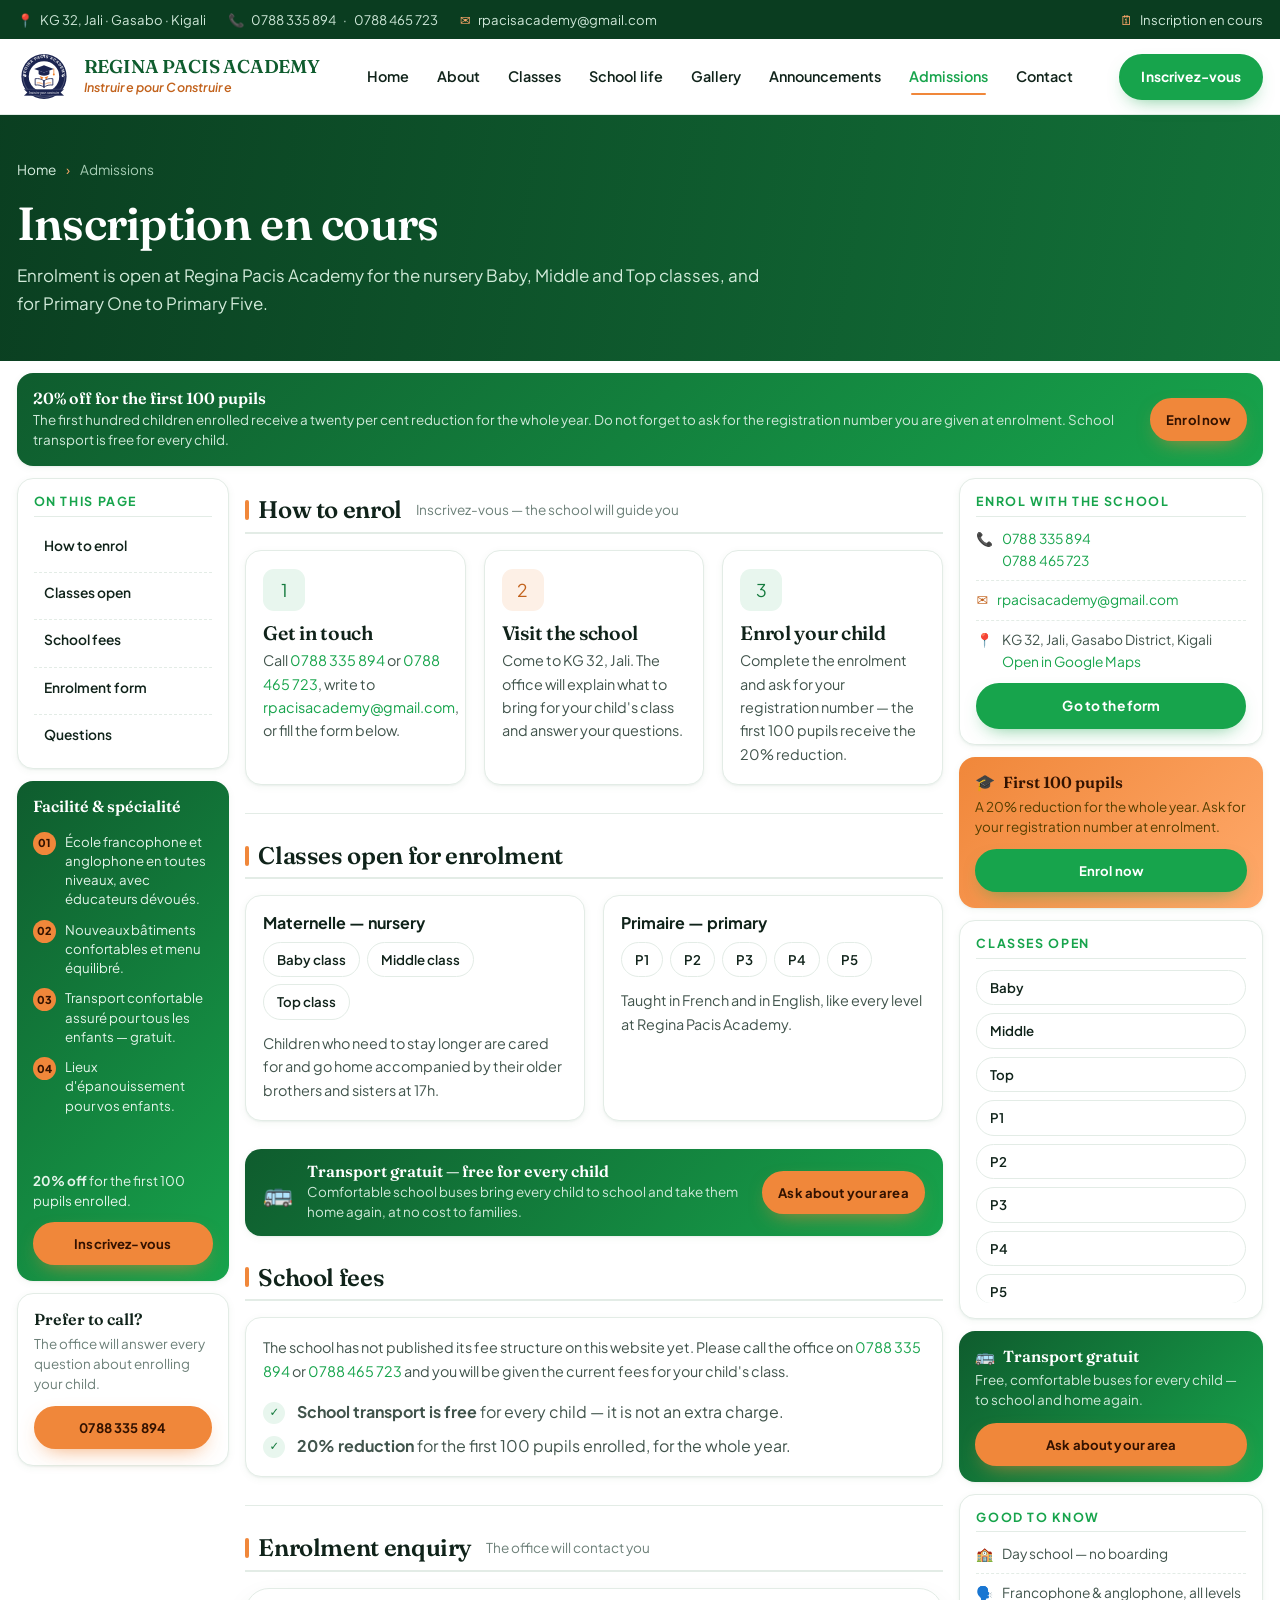
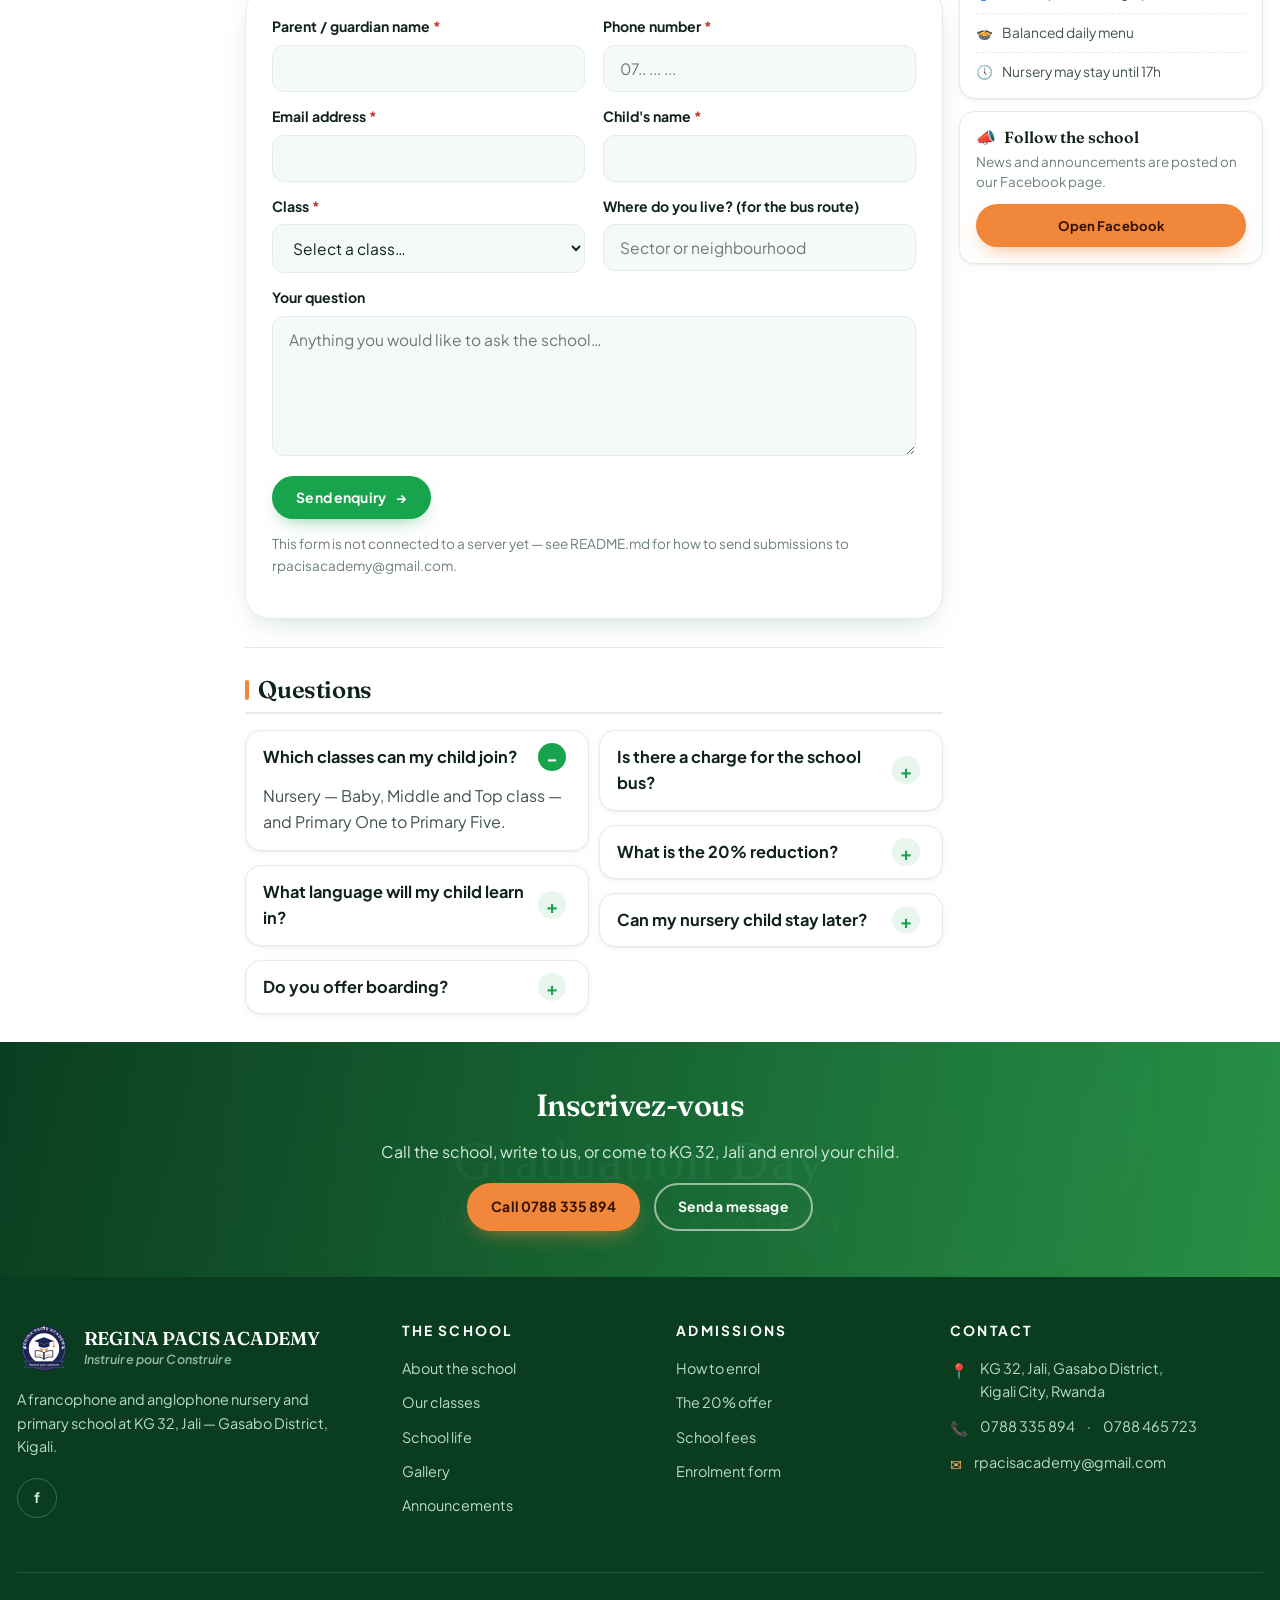
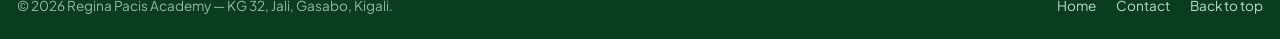
==== admissions.html @ 11c2272a "Add the school website and its GitHub Pages deployment Regina Pacis Academy's static site: index, ad" ====
<!DOCTYPE html>
<!-- ============================================================================
     Regina Pacis Academy — Admissions
     CONTENT RULE: only information confirmed by the school appears here.
     The invented fee table, term dates, document checklist and process timings
     have been removed. See Regina-Pacis-Academy-website-content-form.docx —
     sections 8, 9 and 10 fill this page.
     ============================================================================ -->
<html lang="en">
<head>
<meta charset="UTF-8">
<meta name="viewport" content="width=device-width, initial-scale=1">
<title>Admissions | Regina Pacis Academy — Jali, Gasabo, Kigali</title>
<meta name="description" content="Enrol at Regina Pacis Academy, KG 32 Jali, Gasabo District, Kigali. Inscription en cours for Nursery and Primary One to Five — 20% off for the first 100 pupils, free school transport.">
<meta name="theme-color" content="#0a3d20">
<link rel="icon" href="assets/img/favicon.svg" type="image/svg+xml">
<link rel="preconnect" href="https://fonts.googleapis.com">
<link rel="preconnect" href="https://fonts.gstatic.com" crossorigin>
<link href="https://fonts.googleapis.com/css2?family=Fraunces:opsz,wght@9..144,500;9..144,600;9..144,700&family=Plus+Jakarta+Sans:wght@400;500;600;700;800&display=swap" rel="stylesheet">
<link rel="stylesheet" href="assets/css/style.css">
</head>
<body>
<a class="skip" href="#main">Skip to main content</a>

<div class="topbar">
  <div class="wrap">
    <ul>
      <li><span class="ico" aria-hidden="true">📍</span> KG 32, Jali &middot; Gasabo &middot; Kigali</li>
      <li><span class="ico" aria-hidden="true">📞</span> <a href="tel:+250788335894">0788 335 894</a> &middot; <a href="tel:+250788465723">0788 465 723</a></li>
      <li><span class="ico" aria-hidden="true">✉</span> <a href="mailto:rpacisacademy@gmail.com">rpacisacademy@gmail.com</a></li>
    </ul>
    <ul><li><span class="ico" aria-hidden="true">🗓</span> Inscription en cours</li></ul>
  </div>
</div>

<header class="site-header">
  <nav class="wrap nav" aria-label="Main navigation">
    <a class="brand" href="index.html">
      <img src="assets/img/logo.svg" alt="Regina Pacis Academy crest" width="54" height="51">
      <span><b>Regina Pacis Academy</b><span>Instruire pour Construire</span></span>
    </a>
    <ul class="menu" id="primary-menu">
      <li><a href="index.html">Home</a></li>
      <li><a href="index.html#about">About</a></li>
      <li><a href="index.html#academics">Classes</a></li>
      <li><a href="index.html#life">School life</a></li>
      <li><a href="index.html#gallery">Gallery</a></li>
      <li><a href="index.html#news">Announcements</a></li>
      <li><a href="admissions.html" class="active">Admissions</a></li>
      <li><a href="contact.html">Contact</a></li>
    </ul>
    <div class="nav-cta">
      <a class="btn btn--sm" href="#apply">Inscrivez-vous</a>
      <button class="burger" type="button" aria-label="Open menu" aria-expanded="false" aria-controls="primary-menu"><span></span><span></span><span></span></button>
    </div>
  </nav>
</header>
<div class="nav-scrim"></div>

<main id="main">

  <section class="page-hero" style="--bgimg:url('assets/img/graduation.svg')">
    <div class="wrap">
      <ul class="crumbs"><li><a href="index.html">Home</a></li><li>Admissions</li></ul>
      <h1>Inscription en cours</h1>
      <p>Enrolment is open at Regina Pacis Academy for the nursery Baby, Middle and Top classes, and for Primary One to Primary Five.</p>
    </div>
  </section>

  <div class="wrap" style="padding-block:12px">
    <div class="promo reveal" id="offer" style="display:grid;grid-template-columns:1fr auto;gap:14px;align-items:center">
      <div>
        <h4 style="margin-bottom:3px">20% off for the first 100 pupils</h4>
        <p style="margin:0">The first hundred children enrolled receive a twenty per cent reduction for the whole year. Do not forget to ask for the registration number you are given at enrolment. School transport is free for every child.</p>
      </div>
      <a class="btn btn--gold btn--sm" href="#apply" style="white-space:nowrap">Enrol now</a>
    </div>
  </div>

  <div class="wrap shell">

    <!-- LEFT RAIL -->
    <aside class="rail rail--left">
      <nav class="side railnav" aria-label="On this page">
        <h4>On this page</h4>
        <ul>
          <li><a href="#how">How to enrol</a></li>
          <li><a href="#classes">Classes open</a></li>
          <li><a href="#fees">School fees</a></li>
          <li><a href="#apply">Enrolment form</a></li>
          <li><a href="#faq">Questions</a></li>
        </ul>
      </nav>

      <div class="promo promo--tall">
        <h4>Facilité &amp; spécialité</h4>
        <ol>
          <li><span class="n">01</span><span>École francophone et anglophone en toutes niveaux, avec éducateurs dévoués.</span></li>
          <li><span class="n">02</span><span>Nouveaux bâtiments confortables et menu équilibré.</span></li>
          <li><span class="n">03</span><span>Transport confortable assuré pour tous les enfants — gratuit.</span></li>
          <li><span class="n">04</span><span>Lieux d'épanouissement pour vos enfants.</span></li>
        </ol>
        <p style="margin:0"><b>20% off</b> for the first 100 pupils enrolled.</p>
        <a class="btn btn--gold btn--sm" href="#apply">Inscrivez-vous</a>
      </div>

      <div class="promo promo--line">
        <h4>Prefer to call?</h4>
        <p>The office will answer every question about enrolling your child.</p>
        <a class="btn btn--gold btn--sm" href="tel:+250788335894">0788 335 894</a>
      </div>
    </aside>

    <!-- MAIN -->
    <div class="shell-main">

      <section class="block" id="how">
        <div class="bar-head reveal"><h2>How to enrol</h2><span class="sub">Inscrivez-vous — the school will guide you</span></div>
        <div class="grid g-3 reveal">
          <article class="card">
            <div class="icon" aria-hidden="true">1</div>
            <h3>Get in touch</h3>
            <p>Call <a href="tel:+250788335894">0788 335 894</a> or <a href="tel:+250788465723">0788 465 723</a>, write to <a href="mailto:rpacisacademy@gmail.com">rpacisacademy@gmail.com</a>, or fill the form below.</p>
          </article>
          <article class="card">
            <div class="icon icon--gold" aria-hidden="true">2</div>
            <h3>Visit the school</h3>
            <p>Come to KG 32, Jali. The office will explain what to bring for your child's class and answer your questions.</p>
          </article>
          <article class="card">
            <div class="icon" aria-hidden="true">3</div>
            <h3>Enrol your child</h3>
            <p>Complete the enrolment and ask for your registration number — the first 100 pupils receive the 20% reduction.</p>
          </article>
        </div>
        <!-- FORM 10: the exact steps, the documents a parent must bring, whether there is an
             entrance assessment, and who handles admissions. -->
      </section>

      <section class="block" id="classes">
        <div class="bar-head reveal"><h2>Classes open for enrolment</h2></div>
        <div class="grid g-2 reveal">
          <div class="card">
            <h4 style="margin-bottom:9px">Maternelle — nursery</h4>
            <ul class="chips"><li>Baby class</li><li>Middle class</li><li>Top class</li></ul>
            <p style="margin:12px 0 0;font-size:.9rem">Children who need to stay longer are cared for and go home accompanied by their older brothers and sisters at 17h.</p>
          </div>
          <div class="card">
            <h4 style="margin-bottom:9px">Primaire — primary</h4>
            <ul class="chips"><li>P1</li><li>P2</li><li>P3</li><li>P4</li><li>P5</li></ul>
            <p style="margin:12px 0 0;font-size:.9rem">Taught in French and in English, like every level at Regina Pacis Academy.</p>
          </div>
        </div>
      </section>

      <div class="promo promo--band reveal">
        <span class="pi" aria-hidden="true">🚌</span>
        <div>
          <h4>Transport gratuit — free for every child</h4>
          <p>Comfortable school buses bring every child to school and take them home again, at no cost to families.</p>
        </div>
        <a class="btn btn--gold btn--sm" href="contact.html">Ask about your area</a>
      </div>

      <section class="block" id="fees">
        <div class="bar-head reveal"><h2>School fees</h2></div>
        <div class="card reveal">
          <p>The school has not published its fee structure on this website yet. Please call the office on <a href="tel:+250788335894">0788 335 894</a> or <a href="tel:+250788465723">0788 465 723</a> and you will be given the current fees for your child's class.</p>
          <ul class="tick-list" style="margin:14px 0 0">
            <li><span class="tick" aria-hidden="true">✓</span><span><b>School transport is free</b> for every child — it is not an extra charge.</span></li>
            <li><span class="tick" aria-hidden="true">✓</span><span><b>20% reduction</b> for the first 100 pupils enrolled, for the whole year.</span></li>
          </ul>
        </div>
        <!-- FORM 8: fee table per class, payment details (bank / mobile money), what is
             included, bursaries, and the closing date of the 20% offer. -->
      </section>

      <section class="block" id="apply">
        <div class="bar-head reveal"><h2>Enrolment enquiry</h2><span class="sub">The office will contact you</span></div>
        <form class="form reveal" data-validate novalidate>
          <div class="form-ok">Thank you — your enquiry has been recorded. The school will contact you.</div>

          <div class="two">
            <div class="field">
              <label for="pname">Parent / guardian name <span class="req">*</span></label>
              <input id="pname" name="pname" type="text" required autocomplete="name">
              <span class="err">Please enter your full name.</span>
            </div>
            <div class="field">
              <label for="phone">Phone number <span class="req">*</span></label>
              <input id="phone" name="phone" type="tel" placeholder="07.. ... ..." required autocomplete="tel">
              <span class="err">Please enter a valid phone number.</span>
            </div>
          </div>

          <div class="two">
            <div class="field">
              <label for="email">Email address <span class="req">*</span></label>
              <input id="email" name="email" type="email" required autocomplete="email">
              <span class="err">Please enter a valid email address.</span>
            </div>
            <div class="field">
              <label for="cname">Child's name <span class="req">*</span></label>
              <input id="cname" name="cname" type="text" required>
              <span class="err">Please enter the child's name.</span>
            </div>
          </div>

          <div class="two">
            <div class="field">
              <label for="level">Class <span class="req">*</span></label>
              <select id="level" name="level" required>
                <option value="">Select a class…</option>
                <option>Nursery — Baby class</option>
                <option>Nursery — Middle class</option>
                <option>Nursery — Top class</option>
                <option>Primary One</option>
                <option>Primary Two</option>
                <option>Primary Three</option>
                <option>Primary Four</option>
                <option>Primary Five</option>
              </select>
              <span class="err">Please choose a class.</span>
            </div>
            <div class="field">
              <label for="area">Where do you live? (for the bus route)</label>
              <input id="area" name="area" type="text" placeholder="Sector or neighbourhood">
            </div>
          </div>

          <div class="field">
            <label for="msg">Your question</label>
            <textarea id="msg" name="msg" placeholder="Anything you would like to ask the school…"></textarea>
          </div>

          <button class="btn" type="submit">Send enquiry <span class="arrow" aria-hidden="true">→</span></button>
          <p class="form-note">This form is not connected to a server yet — see README.md for how to send submissions to rpacisacademy@gmail.com.</p>
        </form>
      </section>

      <section class="block" id="faq">
        <div class="bar-head reveal"><h2>Questions</h2></div>
        <div class="grid g-2 reveal" style="gap:10px">
          <div>
            <details class="acc" open>
              <summary>Which classes can my child join?</summary>
              <div class="acc-body"><p>Nursery — Baby, Middle and Top class — and Primary One to Primary Five.</p></div>
            </details>
            <details class="acc">
              <summary>What language will my child learn in?</summary>
              <div class="acc-body"><p>The school is francophone and anglophone: French and English are used at every level.</p></div>
            </details>
            <details class="acc">
              <summary>Do you offer boarding?</summary>
              <div class="acc-body"><p>No. Regina Pacis Academy is a day school — every child goes home at the end of the day.</p></div>
            </details>
          </div>
          <div>
            <details class="acc">
              <summary>Is there a charge for the school bus?</summary>
              <div class="acc-body"><p>No. Comfortable transport is provided for all the children, free of charge. Call the office to check that your area is covered.</p></div>
            </details>
            <details class="acc">
              <summary>What is the 20% reduction?</summary>
              <div class="acc-body"><p>The first 100 children enrolled receive a twenty per cent reduction for the whole year. Ask for the registration number you are given when you enrol.</p></div>
            </details>
            <details class="acc">
              <summary>Can my nursery child stay later?</summary>
              <div class="acc-body"><p>Yes. Nursery children who need to stay are cared for, and go home accompanied by their older brothers and sisters at 17h.</p></div>
            </details>
          </div>
        </div>
        <!-- FORM 9 + 10: term dates, the intake calendar and anything else parents ask. -->
      </section>

    </div>

    <!-- RIGHT RAIL -->
    <aside class="rail rail--right">
      <div class="side">
        <h4>Enrol with the school</h4>
        <ul>
          <li><span class="ico" aria-hidden="true">📞</span><span><a href="tel:+250788335894">0788 335 894</a><br><a href="tel:+250788465723">0788 465 723</a></span></li>
          <li><span class="ico" aria-hidden="true">✉</span><a href="mailto:rpacisacademy@gmail.com">rpacisacademy@gmail.com</a></li>
          <li><span class="ico" aria-hidden="true">📍</span><span>KG 32, Jali, Gasabo District, Kigali<br><a href="https://maps.app.goo.gl/2FzBCS72j24C2yHo7" target="_blank" rel="noopener">Open in Google Maps</a></span></li>
        </ul>
        <a class="btn btn--sm" href="#apply" style="width:100%;margin-top:10px">Go to the form</a>
      </div>

      <div class="promo promo--gold">
        <h4><span aria-hidden="true">🎓</span> First 100 pupils</h4>
        <p>A 20% reduction for the whole year. Ask for your registration number at enrolment.</p>
        <a class="btn btn--sm" href="#apply">Enrol now</a>
      </div>

      <div class="side">
        <h4>Classes open</h4>
        <ul class="chips">
          <li>Baby</li><li>Middle</li><li>Top</li><li>P1</li><li>P2</li><li>P3</li><li>P4</li><li>P5</li>
        </ul>
      </div>

      <div class="promo">
        <h4><span aria-hidden="true">🚌</span> Transport gratuit</h4>
        <p>Free, comfortable buses for every child — to school and home again.</p>
        <a class="btn btn--gold btn--sm" href="contact.html">Ask about your area</a>
      </div>

      <div class="side">
        <h4>Good to know</h4>
        <ul>
          <li><span class="ico" aria-hidden="true">🏫</span><span>Day school — no boarding</span></li>
          <li><span class="ico" aria-hidden="true">🗣️</span><span>Francophone &amp; anglophone, all levels</span></li>
          <li><span class="ico" aria-hidden="true">🍲</span><span>Balanced daily menu</span></li>
          <li><span class="ico" aria-hidden="true">🕔</span><span>Nursery may stay until 17h</span></li>
        </ul>
      </div>

      <div class="promo promo--line">
        <h4><span aria-hidden="true">📣</span> Follow the school</h4>
        <p>News and announcements are posted on our Facebook page.</p>
        <a class="btn btn--gold btn--sm" href="https://www.facebook.com/people/Regina-Pacis-Academy-Kigali/61579580426090/" target="_blank" rel="noopener">Open Facebook</a>
      </div>
    </aside>

  </div>

  <section class="cta">
    <div class="wrap center">
      <h2>Inscrivez-vous</h2>
      <p>Call the school, write to us, or come to KG 32, Jali and enrol your child.</p>
      <div class="btn-row" style="justify-content:center;margin-top:16px">
        <a class="btn btn--gold" href="tel:+250788335894">Call 0788 335 894</a>
        <a class="btn btn--light" href="contact.html">Send a message</a>
      </div>
    </div>
  </section>

</main>

<footer class="footer">
  <div class="wrap">
    <div class="footer-grid">
      <div>
        <a class="brand" href="index.html">
          <img src="assets/img/logo.svg" alt="" width="54" height="51">
          <span><b>Regina Pacis Academy</b><span>Instruire pour Construire</span></span>
        </a>
        <p style="margin-top:14px">A francophone and anglophone nursery and primary school at KG 32, Jali — Gasabo District, Kigali.</p>
        <div class="socials">
          <a href="https://www.facebook.com/people/Regina-Pacis-Academy-Kigali/61579580426090/" target="_blank" rel="noopener" aria-label="Facebook">f</a>
        </div>
      </div>
      <div>
        <h4>The school</h4>
        <ul>
          <li><a href="index.html#about">About the school</a></li>
          <li><a href="index.html#academics">Our classes</a></li>
          <li><a href="index.html#life">School life</a></li>
          <li><a href="index.html#gallery">Gallery</a></li>
          <li><a href="index.html#news">Announcements</a></li>
        </ul>
      </div>
      <div>
        <h4>Admissions</h4>
        <ul>
          <li><a href="#how">How to enrol</a></li>
          <li><a href="#offer">The 20% offer</a></li>
          <li><a href="#fees">School fees</a></li>
          <li><a href="#apply">Enrolment form</a></li>
        </ul>
      </div>
      <div>
        <h4>Contact</h4>
        <ul class="fcontact">
          <li><span class="ico" aria-hidden="true">📍</span> <span>KG 32, Jali, Gasabo District,<br>Kigali City, Rwanda</span></li>
          <li><span class="ico" aria-hidden="true">📞</span> <a href="tel:+250788335894">0788 335 894</a> &middot; <a href="tel:+250788465723">0788 465 723</a></li>
          <li><span class="ico" aria-hidden="true">✉</span> <a href="mailto:rpacisacademy@gmail.com">rpacisacademy@gmail.com</a></li>
        </ul>
      </div>
    </div>
    <div class="footer-bottom">
      <p style="margin:0">&copy; <span data-year>2026</span> Regina Pacis Academy &mdash; KG 32, Jali, Gasabo, Kigali.</p>
      <ul><li><a href="index.html">Home</a></li><li><a href="contact.html">Contact</a></li><li><a href="#main">Back to top</a></li></ul>
    </div>
  </div>
</footer>

<button class="totop" type="button" aria-label="Back to top">↑</button>
<script src="assets/js/main.js"></script>
</body>
</html>
---- assets/css/style.css ----
/* =========================================================
   Regina Pacis Academy — Jari, Gasabo, Kigali
   Design system + components
   ========================================================= */

:root{
  /* Brand */
  --brand-900:#0a3d20;
  --brand-800:#0f5c2e;
  --brand-700:#147a3d;
  --brand:#17a44c;
  --brand-500:#2bbd63;
  --brand-300:#86d9a5;
  --brand-100:#e8f6ee;

  --gold-600:#c2621c;
  --gold:#f0873a;
  --gold-300:#ffa96a;
  --gold-100:#fdf0e6;

  --ink:#10231a;
  --body:#41544c;
  --muted:#6d8079;
  --line:#e3ece6;
  --cream:#f4faf6;
  --surface:#ffffff;
  --shadow-sm:0 1px 2px rgba(15,92,46,.06), 0 2px 8px rgba(15,92,46,.05);
  --shadow:0 10px 30px -12px rgba(15,92,46,.25);
  --shadow-lg:0 30px 60px -25px rgba(15,92,46,.35);

  --r-sm:10px; --r:16px; --r-lg:24px; --r-pill:999px;
  --maxw:1660px;
  --pad:clamp(10px,1.3vw,22px);
  --sec:clamp(36px,4.5vw,60px);

  --ff-display:"Fraunces","Playfair Display",Georgia,"Times New Roman",serif;
  --ff-body:"Plus Jakarta Sans","Segoe UI",system-ui,-apple-system,Arial,sans-serif;
}

*,*::before,*::after{box-sizing:border-box}
html{scroll-behavior:smooth;-webkit-text-size-adjust:100%}
body{
  margin:0;background:var(--surface);color:var(--body);
  font-family:var(--ff-body);font-size:16px;line-height:1.62;
  -webkit-font-smoothing:antialiased;overflow-x:hidden;
}
img,svg{max-width:100%;display:block}
a{color:var(--brand);text-decoration:none}
a:hover{color:var(--brand-700)}
ul{margin:0;padding:0}
h1,h2,h3,h4{font-family:var(--ff-display);color:var(--ink);line-height:1.15;margin:0 0 .5em;font-weight:600;letter-spacing:-.015em}
h1{font-size:clamp(1.85rem,4vw,2.9rem)}
h2{font-size:clamp(1.4rem,2.4vw,1.95rem)}
h3{font-size:clamp(1.02rem,1.4vw,1.2rem)}
h4{font-size:1rem;font-family:var(--ff-body);font-weight:700;letter-spacing:0}
p{margin:0 0 1.1em}
:focus-visible{outline:3px solid var(--gold);outline-offset:3px;border-radius:4px}

.wrap{width:100%;max-width:var(--maxw);margin-inline:auto;padding-inline:var(--pad)}
.section{padding-block:var(--sec)}
.section--cream{background:var(--cream)}
.section--tint{background:linear-gradient(180deg,#fff 0%,var(--brand-100) 100%)}
.center{text-align:center}
.skip{position:absolute;left:-9999px;top:0;background:var(--brand);color:#fff;padding:12px 20px;z-index:999;border-radius:0 0 8px 0}
.skip:focus{left:0;color:#fff}

/* ---------- Type helpers ---------- */
.eyebrow{
  display:inline-flex;align-items:center;gap:10px;
  font-size:.76rem;font-weight:700;letter-spacing:.18em;text-transform:uppercase;
  color:var(--brand);margin-bottom:14px;
}
.eyebrow::before{content:"";width:26px;height:2px;background:var(--gold);border-radius:2px}
.eyebrow--light{color:var(--gold-300)}
.lead{font-size:1.02rem;color:var(--body)}
.sec-head{max-width:740px;margin-bottom:clamp(18px,2.4vw,28px)}
.sec-head.center{margin-inline:auto}
.sec-head p{margin-bottom:0;color:var(--muted)}
.muted{color:var(--muted)}
.gold{color:var(--gold-600)}

/* ---------- Buttons ---------- */
.btn{
  --bg:var(--brand);--fg:#fff;
  display:inline-flex;align-items:center;justify-content:center;gap:10px;
  background:var(--bg);color:var(--fg);border:2px solid var(--bg);
  font-family:var(--ff-body);font-weight:700;font-size:.87rem;letter-spacing:.01em;
  padding:11px 22px;border-radius:var(--r-pill);cursor:pointer;
  transition:transform .25s cubic-bezier(.2,.8,.3,1),box-shadow .25s,background .25s,color .25s,border-color .25s;
  box-shadow:0 8px 20px -10px rgba(23,164,76,.7);
}
.btn:hover{transform:translateY(-3px);box-shadow:0 16px 28px -14px rgba(23,164,76,.85);color:#fff}
.btn:active{transform:translateY(-1px)}
.btn--gold{--bg:var(--gold);--fg:#331200;box-shadow:0 8px 22px -10px rgba(240,135,58,.85)}
.btn--gold:hover{--bg:var(--gold-300);color:#331200}
.btn--ghost{--bg:transparent;--fg:var(--brand);border-color:currentColor;box-shadow:none}
.btn--ghost:hover{background:var(--brand);color:#fff;border-color:var(--brand)}
.btn--light{--bg:transparent;--fg:#fff;border-color:rgba(255,255,255,.55);box-shadow:none}
.btn--light:hover{background:#fff;color:var(--brand-800);border-color:#fff}
.btn--sm{padding:10px 20px;font-size:.86rem}
.btn-row{display:flex;flex-wrap:wrap;gap:14px}
.arrow{transition:transform .25s}
.btn:hover .arrow{transform:translateX(4px)}

/* ---------- Header ---------- */
.topbar{background:var(--brand-900);color:#cfe8d9;font-size:.82rem}
.topbar .wrap{display:flex;flex-wrap:wrap;gap:8px 26px;align-items:center;justify-content:space-between;padding-block:9px}
.topbar a{color:#cfe8d9}
.topbar a:hover{color:var(--gold-300)}
.topbar ul{display:flex;flex-wrap:wrap;gap:8px 22px;list-style:none}
.topbar li{display:flex;align-items:center;gap:7px}
.topbar .ico{color:var(--gold-300)}

.site-header{position:sticky;top:0;z-index:100;background:rgba(255,255,255,.93);backdrop-filter:blur(12px);border-bottom:1px solid var(--line);transition:box-shadow .3s}
.site-header.is-stuck{box-shadow:0 10px 30px -20px rgba(15,92,46,.55)}
.nav{display:flex;align-items:center;justify-content:space-between;gap:20px;padding-block:12px}
.brand{display:flex;align-items:center;gap:13px;color:var(--ink)}
.brand img{width:50px;height:auto;flex:none}
.brand b{display:block;font-family:var(--ff-display);font-size:1.16rem;font-weight:600;line-height:1.15;color:var(--brand-800);letter-spacing:-.01em}
.brand span{display:block;font-size:.68rem;letter-spacing:.19em;text-transform:uppercase;color:var(--muted);font-weight:600}

.menu{display:flex;align-items:center;gap:4px;list-style:none}
.menu a{
  display:block;padding:10px 12px;border-radius:var(--r-pill);
  color:var(--ink);font-weight:600;font-size:.9rem;position:relative;transition:color .2s,background .2s;
}
.menu a:hover{background:var(--brand-100);color:var(--brand-700)}
.menu a.active{color:var(--brand)}
.menu a.active::after{content:"";position:absolute;left:14px;right:14px;bottom:3px;height:2px;background:var(--gold);border-radius:2px}
.nav-cta{display:flex;align-items:center;gap:10px}
.burger{display:none;width:46px;height:46px;border:1px solid var(--line);background:#fff;border-radius:12px;cursor:pointer;align-items:center;justify-content:center;flex-direction:column;gap:5px}
.burger span{width:20px;height:2px;background:var(--brand-800);border-radius:2px;transition:transform .3s,opacity .2s}
.burger[aria-expanded="true"] span:nth-child(1){transform:translateY(7px) rotate(45deg)}
.burger[aria-expanded="true"] span:nth-child(2){opacity:0}
.burger[aria-expanded="true"] span:nth-child(3){transform:translateY(-7px) rotate(-45deg)}

@media (max-width:1100px){
  .burger{display:flex}
  .nav-cta .btn{display:none}
  .menu{
    position:fixed;inset:0 0 0 auto;width:min(340px,86vw);background:#fff;
    flex-direction:column;align-items:stretch;gap:2px;padding:96px 20px 30px;
    box-shadow:var(--shadow-lg);transform:translateX(101%);transition:transform .35s cubic-bezier(.2,.8,.3,1);
    overflow-y:auto;
  }
  .menu.open{transform:none}
  .menu a{padding:14px 16px;border-radius:12px;font-size:1rem}
  .menu li:last-child{margin-top:14px}
  .menu li:last-child a{background:var(--brand);color:#fff;text-align:center}
  .menu li:last-child a.active::after{display:none}
}
.nav-scrim{position:fixed;inset:0;background:rgba(10,61,32,.45);opacity:0;pointer-events:none;transition:opacity .3s;z-index:99}
.nav-scrim.show{opacity:1;pointer-events:auto}

/* ---------- Hero ---------- */
.hero{position:relative;background:var(--brand-900);color:#fff;overflow:hidden;isolation:isolate}
.hero::before{
  content:"";position:absolute;inset:0;z-index:-2;
  background:url("../img/hero.svg") center/cover no-repeat;opacity:.55;
}
.hero::after{
  content:"";position:absolute;inset:0;z-index:-1;
  background:
    radial-gradient(900px 460px at 78% 12%, rgba(240,135,58,.28), transparent 62%),
    linear-gradient(105deg, rgba(10,61,32,.96) 8%, rgba(15,92,46,.84) 46%, rgba(23,164,76,.6) 100%);
}
.hero .wrap{position:relative;padding-block:clamp(34px,4.5vw,60px)}
.hero-grid{display:grid;grid-template-columns:minmax(0,1.08fr) minmax(0,.92fr);gap:clamp(30px,5vw,64px);align-items:center}
.hero h1{color:#fff;margin-bottom:20px}
.hero h1 em{font-style:normal;color:var(--gold-300)}
.hero p{color:#d5ebdd;font-size:1.13rem;max-width:56ch}
.hero-badge{
  display:inline-flex;align-items:center;gap:10px;background:rgba(255,255,255,.11);
  border:1px solid rgba(255,255,255,.22);color:#e7f6ed;padding:8px 18px;border-radius:var(--r-pill);
  font-size:.78rem;font-weight:600;letter-spacing:.08em;text-transform:uppercase;margin-bottom:22px;
}
.hero-badge .dot{width:8px;height:8px;border-radius:50%;background:var(--gold-300);box-shadow:0 0 0 4px rgba(255,169,106,.22)}
.hero-card{
  background:rgba(255,255,255,.09);border:1px solid rgba(255,255,255,.2);
  border-radius:var(--r-lg);padding:clamp(22px,3vw,32px);backdrop-filter:blur(8px);
}
.hero-card h3{color:#fff;font-size:1.25rem;margin-bottom:6px}
.hero-card p{font-size:.95rem;color:#c6e3d2}
.hero-card ul{list-style:none;display:grid;gap:14px;margin:20px 0 22px}
.hero-card li{display:flex;gap:12px;align-items:flex-start;font-size:.95rem;color:#e3f4e9}
.tick{flex:none;width:22px;height:22px;border-radius:50%;background:var(--gold);color:#331200;display:grid;place-items:center;font-size:.72rem;font-weight:800;margin-top:3px}
.hero-scroll{display:flex;gap:clamp(20px,4vw,40px);flex-wrap:wrap;margin-top:clamp(38px,5vw,58px);padding-top:26px;border-top:1px solid rgba(255,255,255,.16)}
.hero-scroll div{color:#cee7d8;font-size:.88rem}
.hero-scroll b{display:block;font-family:var(--ff-display);font-size:1.7rem;color:var(--gold-300);line-height:1.2}
@media (max-width:900px){.hero-grid{grid-template-columns:1fr}}

/* ---------- Page hero (interior) ---------- */
.page-hero{position:relative;background:var(--brand-800);color:#fff;isolation:isolate;overflow:hidden}
.page-hero::before{content:"";position:absolute;inset:0;z-index:-2;background-image:var(--bgimg,url("../img/campus.svg"));background-size:cover;background-position:center;opacity:.42}
.page-hero::after{content:"";position:absolute;inset:0;z-index:-1;background:linear-gradient(100deg,rgba(10,61,32,.95),rgba(20,122,61,.74))}
.page-hero .wrap{padding-block:clamp(26px,3.4vw,44px)}
.page-hero h1{color:#fff;margin-bottom:12px}
.page-hero p{color:#d1ead9;max-width:62ch;margin-bottom:0;font-size:1.06rem}
.crumbs{display:flex;gap:10px;flex-wrap:wrap;list-style:none;font-size:.85rem;color:#a8ceb6;margin-bottom:16px}
.crumbs a{color:#d7eee0}
.crumbs a:hover{color:var(--gold-300)}
.crumbs li+li::before{content:"\203A";margin-right:10px;color:var(--gold-300)}

/* ---------- Grids & cards ---------- */
.grid{display:grid;gap:clamp(12px,1.5vw,18px)}
.g-2{grid-template-columns:repeat(2,minmax(0,1fr))}
.g-3{grid-template-columns:repeat(3,minmax(0,1fr))}
.g-4{grid-template-columns:repeat(4,minmax(0,1fr))}
@media (max-width:940px){.g-3,.g-4{grid-template-columns:repeat(2,minmax(0,1fr))}}
@media (max-width:620px){.g-2,.g-3,.g-4{grid-template-columns:1fr}}

.card{
  background:#fff;border:1px solid var(--line);border-radius:var(--r);padding:18px 17px;
  box-shadow:var(--shadow-sm);transition:transform .3s cubic-bezier(.2,.8,.3,1),box-shadow .3s,border-color .3s;
  position:relative;overflow:hidden;height:100%;
}
.card::after{content:"";position:absolute;left:0;right:0;top:0;height:3px;background:linear-gradient(90deg,var(--brand),var(--gold));transform:scaleX(0);transform-origin:left;transition:transform .35s}
.card:hover{transform:translateY(-6px);box-shadow:var(--shadow);border-color:#d2e9da}
.card:hover::after{transform:scaleX(1)}
.card h3{font-size:1.22rem;margin-bottom:8px}
.card p:last-child{margin-bottom:0}
.icon{
  width:42px;height:42px;border-radius:11px;display:grid;place-items:center;font-size:1.1rem;
  background:var(--brand-100);color:var(--brand-700);margin-bottom:11px;
}
.icon--gold{background:var(--gold-100);color:var(--gold-600)}

/* ---------- Split media ---------- */
.split{display:grid;grid-template-columns:repeat(2,minmax(0,1fr));gap:clamp(30px,5vw,70px);align-items:center}
.split--rev .split-media{order:2}
@media (max-width:880px){.split{grid-template-columns:1fr}.split--rev .split-media{order:0}}
.split-media{position:relative}
.split-media img{border-radius:var(--r-lg);box-shadow:var(--shadow-lg);width:100%}
.split-media .stamp{
  position:absolute;right:clamp(-14px,-1vw,0px);bottom:-22px;background:var(--gold);color:#331200;
  border-radius:var(--r);padding:18px 22px;box-shadow:var(--shadow);text-align:center;max-width:200px;
}
.split-media .stamp b{display:block;font-family:var(--ff-display);font-size:1.9rem;line-height:1}
.split-media .stamp span{font-size:.78rem;font-weight:700;letter-spacing:.06em;text-transform:uppercase;line-height:1.3;display:block;margin-top:4px}
.tick-list{list-style:none;display:grid;gap:12px;margin:0 0 26px}
.tick-list li{display:flex;gap:12px;align-items:flex-start}
.tick-list .tick{background:var(--brand-100);color:var(--brand-700)}

/* ---------- Stats band ---------- */
.stats{background:var(--brand-800);color:#fff;position:relative;overflow:hidden}
.stats::before{content:"";position:absolute;inset:0;background:radial-gradient(700px 320px at 15% 0%,rgba(240,135,58,.22),transparent 60%)}
.stats .wrap{position:relative;padding-block:clamp(24px,3vw,38px)}
.stat{text-align:center;padding:14px}
.stat b{display:block;font-family:var(--ff-display);font-size:clamp(2.2rem,4.4vw,3.2rem);color:var(--gold-300);line-height:1}
.stat span{display:block;margin-top:8px;font-size:.9rem;color:#cee7d8;letter-spacing:.03em}

/* ---------- Programme cards ---------- */
.prog{position:relative;border-radius:var(--r-lg);overflow:hidden;box-shadow:var(--shadow-sm);border:1px solid var(--line);background:#fff;height:100%;display:flex;flex-direction:column;transition:transform .3s,box-shadow .3s}
.prog:hover{transform:translateY(-6px);box-shadow:var(--shadow-lg)}
.prog-img{position:relative;aspect-ratio:4/3;overflow:hidden}
.prog-img img{width:100%;height:100%;object-fit:cover;transition:transform .6s cubic-bezier(.2,.8,.3,1)}
.prog:hover .prog-img img{transform:scale(1.06)}
.prog-tag{position:absolute;left:16px;top:16px;background:rgba(255,255,255,.94);color:var(--brand-700);font-size:.72rem;font-weight:800;letter-spacing:.1em;text-transform:uppercase;padding:7px 14px;border-radius:var(--r-pill)}
.prog-body{padding:15px 16px 17px;display:flex;flex-direction:column;flex:1}
.prog-body h3{margin-bottom:6px}
.prog-body p{font-size:.96rem;color:var(--muted)}
.prog-meta{display:flex;gap:8px;flex-wrap:wrap;margin:0 0 16px;list-style:none}
.prog-meta li{background:var(--brand-100);color:var(--brand-700);font-size:.75rem;font-weight:700;padding:5px 12px;border-radius:var(--r-pill)}
.prog-link{margin-top:auto;font-weight:700;font-size:.92rem;display:inline-flex;align-items:center;gap:8px;color:var(--brand)}
.prog-link:hover .arrow{transform:translateX(4px)}

/* ---------- Head teacher / quote ---------- */
.quote{
  background:linear-gradient(135deg,var(--brand-800),var(--brand));color:#fff;border-radius:var(--r-lg);
  padding:clamp(18px,2.4vw,30px);position:relative;overflow:hidden;
}
.quote::before{content:"\201C";position:absolute;right:20px;top:-30px;font-family:var(--ff-display);font-size:14rem;color:rgba(255,255,255,.09);line-height:1}
.quote p{position:relative;font-family:var(--ff-display);font-size:clamp(1.15rem,2vw,1.5rem);line-height:1.55;color:#f0fbf4}
.quote-by{display:flex;align-items:center;gap:14px;margin-top:24px;position:relative}
.avatar{width:56px;height:56px;border-radius:50%;background:var(--gold);color:#331200;display:grid;place-items:center;font-weight:800;font-family:var(--ff-body);font-size:1.05rem;flex:none}
.quote-by b{display:block;color:#fff}
.quote-by span{font-size:.87rem;color:#c4e2d0}

/* ---------- Testimonials ---------- */
.tcard{background:#fff;border:1px solid var(--line);border-radius:var(--r);padding:18px;box-shadow:var(--shadow-sm);height:100%;display:flex;flex-direction:column}
.stars{color:var(--gold);letter-spacing:3px;margin-bottom:12px;font-size:1rem}
.tcard p{font-size:.98rem}
.tcard .quote-by{margin-top:auto;padding-top:16px;border-top:1px solid var(--line)}
.tcard .avatar{width:46px;height:46px;font-size:.95rem;background:var(--brand-100);color:var(--brand-700)}
.tcard .quote-by b{color:var(--ink)}
.tcard .quote-by span{color:var(--muted)}

/* ---------- News ---------- */
.news{display:flex;flex-direction:column;background:#fff;border:1px solid var(--line);border-radius:var(--r);overflow:hidden;box-shadow:var(--shadow-sm);transition:transform .3s,box-shadow .3s;height:100%}
.news:hover{transform:translateY(-6px);box-shadow:var(--shadow)}
.news-img{aspect-ratio:16/10;overflow:hidden}
.news-img img{width:100%;height:100%;object-fit:cover;transition:transform .6s}
.news:hover .news-img img{transform:scale(1.06)}
.news-body{padding:14px 15px 16px;display:flex;flex-direction:column;flex:1}
.news-body h3{font-size:1.15rem;margin-bottom:8px}
.news-body p{font-size:.95rem;color:var(--muted)}
.chip{display:inline-block;font-size:.72rem;font-weight:800;letter-spacing:.1em;text-transform:uppercase;color:var(--brand);background:var(--brand-100);padding:5px 12px;border-radius:var(--r-pill);margin-bottom:12px;align-self:flex-start}
.chip--gold{color:var(--gold-600);background:var(--gold-100)}
.news-date{font-size:.82rem;color:var(--muted);margin-top:auto;padding-top:14px;border-top:1px solid var(--line);display:flex;gap:8px;align-items:center}

/* ---------- Events list ---------- */
.event{display:grid;grid-template-columns:64px 1fr auto;gap:14px;align-items:center;background:#fff;border:1px solid var(--line);border-radius:var(--r);padding:11px 14px;box-shadow:var(--shadow-sm);transition:border-color .3s,transform .3s}
.event:hover{border-color:var(--brand-300);transform:translateX(4px)}
.date-box{background:var(--brand-100);border-radius:12px;text-align:center;padding:10px 6px}
.date-box b{display:block;font-family:var(--ff-display);font-size:1.7rem;color:var(--brand-700);line-height:1}
.date-box span{font-size:.72rem;font-weight:800;letter-spacing:.1em;text-transform:uppercase;color:var(--brand)}
.event h3{font-size:1.1rem;margin-bottom:4px}
.event p{margin:0;font-size:.9rem;color:var(--muted)}
@media (max-width:700px){.event{grid-template-columns:74px 1fr}.event .btn{grid-column:1/-1}}

/* ---------- CTA band ---------- */
.cta{position:relative;background:var(--brand-900);color:#fff;isolation:isolate;overflow:hidden}
.cta::before{content:"";position:absolute;inset:0;z-index:-2;background:url("../img/graduation.svg") center/cover no-repeat;opacity:.4}
.cta::after{content:"";position:absolute;inset:0;z-index:-1;background:linear-gradient(100deg,rgba(10,61,32,.94),rgba(23,164,76,.72))}
.cta .wrap{padding-block:clamp(30px,3.6vw,48px);position:relative}
.cta h2{color:#fff}
.cta p{color:#d4ecdf;max-width:60ch;margin-inline:auto}

/* ---------- Accordion ---------- */
.acc{border:1px solid var(--line);border-radius:var(--r);background:#fff;overflow:hidden;box-shadow:var(--shadow-sm)}
.acc+.acc{margin-top:14px}
.acc summary{
  cursor:pointer;list-style:none;padding:13px 48px 13px 17px;font-weight:700;color:var(--ink);
  position:relative;font-size:1.02rem;transition:background .25s;
}
.acc summary::-webkit-details-marker{display:none}
.acc summary:hover{background:var(--cream)}
.acc summary::after{
  content:"+";position:absolute;right:22px;top:50%;transform:translateY(-50%);
  width:28px;height:28px;border-radius:50%;background:var(--brand-100);color:var(--brand);
  display:grid;place-items:center;font-size:1.15rem;font-weight:700;transition:transform .3s,background .3s;
}
.acc[open] summary::after{content:"\2212";background:var(--brand);color:#fff}
.acc .acc-body{padding:0 17px 15px;color:var(--body)}
.acc .acc-body p:last-child{margin-bottom:0}

/* ---------- Timeline ---------- */
.timeline{position:relative;padding-left:34px;margin:0;list-style:none}
.timeline::before{content:"";position:absolute;left:9px;top:6px;bottom:6px;width:2px;background:linear-gradient(var(--brand-300),var(--gold))}
.timeline li{position:relative;padding-bottom:17px}
.timeline li::before{content:"";position:absolute;left:-32px;top:6px;width:20px;height:20px;border-radius:50%;background:#fff;border:3px solid var(--brand);box-shadow:0 0 0 4px var(--brand-100)}
.timeline b{display:block;font-family:var(--ff-display);color:var(--gold-600);font-size:1.15rem}
.timeline h4{margin:2px 0 4px}
.timeline p{margin:0;font-size:.96rem;color:var(--muted)}

/* ---------- Table ---------- */
.table-wrap{overflow-x:auto;border:1px solid var(--line);border-radius:var(--r);box-shadow:var(--shadow-sm);background:#fff}
table{width:100%;border-collapse:collapse;min-width:560px}
caption{text-align:left;padding:18px 22px 0;color:var(--muted);font-size:.9rem}
th,td{padding:9px 14px;text-align:left;border-bottom:1px solid var(--line);font-size:.87rem}
thead th{background:var(--brand-800);color:#fff;font-weight:700;font-size:.82rem;letter-spacing:.09em;text-transform:uppercase;border-bottom:none}
tbody tr:nth-child(even){background:var(--cream)}
tbody tr:hover{background:var(--brand-100)}
td b{color:var(--ink)}

/* ---------- Gallery ---------- */
.filters{display:flex;flex-wrap:wrap;gap:10px;justify-content:center;margin-bottom:34px}
.filter{
  border:1px solid var(--line);background:#fff;color:var(--body);font-family:var(--ff-body);font-weight:700;
  font-size:.87rem;padding:10px 20px;border-radius:var(--r-pill);cursor:pointer;transition:all .25s;
}
.filter:hover{border-color:var(--brand-300);color:var(--brand-700)}
.filter.active{background:var(--brand);border-color:var(--brand);color:#fff;box-shadow:0 8px 20px -12px rgba(23,164,76,.9)}
.gal{display:grid;grid-template-columns:repeat(auto-fill,minmax(178px,1fr));gap:9px}
.gal figure{margin:0;position:relative;border-radius:var(--r);overflow:hidden;cursor:zoom-in;box-shadow:var(--shadow-sm);background:var(--brand-800)}
.gal img{width:100%;aspect-ratio:4/3;object-fit:cover;transition:transform .6s cubic-bezier(.2,.8,.3,1),opacity .3s}
.gal figure:hover img{transform:scale(1.08);opacity:.82}
.gal figcaption{
  position:absolute;left:0;right:0;bottom:0;padding:34px 18px 16px;color:#fff;font-size:.92rem;font-weight:600;
  background:linear-gradient(transparent,rgba(10,61,32,.9));transform:translateY(6px);opacity:0;transition:.3s;
}
.gal figure:hover figcaption{transform:none;opacity:1}
.gal figure.hide{display:none}

.lightbox{position:fixed;inset:0;background:rgba(10,61,32,.94);display:grid;place-items:center;padding:24px;z-index:200;opacity:0;pointer-events:none;transition:opacity .3s}
.lightbox.open{opacity:1;pointer-events:auto}
.lightbox img{max-width:min(1000px,92vw);max-height:80vh;border-radius:var(--r);box-shadow:var(--shadow-lg)}
.lightbox p{color:#e7f5ec;text-align:center;margin:16px 0 0;font-size:.95rem}
.lb-close{position:absolute;top:22px;right:26px;width:46px;height:46px;border-radius:50%;border:1px solid rgba(255,255,255,.35);background:transparent;color:#fff;font-size:1.4rem;cursor:pointer;transition:.25s}
.lb-close:hover{background:#fff;color:var(--brand-800)}

/* ---------- Forms ---------- */
.form{background:#fff;border:1px solid var(--line);border-radius:var(--r-lg);padding:clamp(16px,2.2vw,26px);box-shadow:var(--shadow)}
.field{margin-bottom:13px}
.field label{display:block;font-weight:700;font-size:.88rem;color:var(--ink);margin-bottom:7px}
.field label .req{color:#c0392b}
.field input,.field select,.field textarea{
  width:100%;font-family:var(--ff-body);font-size:.97rem;color:var(--ink);
  padding:13px 16px;border:1px solid var(--line);border-radius:12px;background:var(--cream);
  transition:border-color .25s,box-shadow .25s,background .25s;
}
.field textarea{min-height:140px;resize:vertical}
.field input:focus,.field select:focus,.field textarea:focus{
  outline:none;border-color:var(--brand-300);background:#fff;box-shadow:0 0 0 4px rgba(134,217,165,.25);
}
.field .err{display:none;color:#c0392b;font-size:.82rem;margin-top:6px;font-weight:600}
.field.invalid input,.field.invalid select,.field.invalid textarea{border-color:#e0a3a3;background:#fdf6f6}
.field.invalid .err{display:block}
.form-note{font-size:.85rem;color:var(--muted);margin-top:14px}
.form-ok{display:none;background:var(--brand-100);border:1px solid var(--brand-300);color:var(--brand-800);padding:16px 20px;border-radius:12px;font-weight:600;margin-bottom:20px}
.form-ok.show{display:block}
.two{display:grid;grid-template-columns:1fr 1fr;gap:0 18px}
@media (max-width:620px){.two{grid-template-columns:1fr}}

/* ---------- Contact tiles ---------- */
.ctile{display:flex;gap:18px;align-items:flex-start;background:#fff;border:1px solid var(--line);border-radius:var(--r);padding:24px;box-shadow:var(--shadow-sm);height:100%;transition:transform .3s,box-shadow .3s}
.ctile:hover{transform:translateY(-5px);box-shadow:var(--shadow)}
.ctile .icon{margin:0;width:50px;height:50px;font-size:1.3rem;flex:none}
.ctile h4{margin-bottom:4px}
.ctile p{margin:0;font-size:.95rem;color:var(--muted)}
.ctile a{color:var(--brand-700);font-weight:600}

.map{border:0;width:100%;height:420px;border-radius:var(--r-lg);box-shadow:var(--shadow);display:block}

/* ---------- Footer ---------- */
.footer{background:var(--brand-900);color:#b9dcc7;padding-block:clamp(30px,3.6vw,46px) 0;font-size:.9rem}
.footer h4{color:#fff;font-family:var(--ff-body);font-size:.86rem;letter-spacing:.16em;text-transform:uppercase;margin-bottom:18px}
.footer a{color:#b9dcc7}
.footer a:hover{color:var(--gold-300)}
.footer-grid{display:grid;grid-template-columns:1.5fr 1fr 1fr 1.4fr;gap:clamp(26px,4vw,50px)}
@media (max-width:900px){.footer-grid{grid-template-columns:1fr 1fr}}
@media (max-width:560px){.footer-grid{grid-template-columns:1fr}}
.footer .brand b{color:#fff}
.footer .brand span{color:#93b8a3}
.footer ul{list-style:none;display:grid;gap:11px}
.footer .fcontact li{display:flex;gap:12px;align-items:flex-start}
.footer .ico{color:var(--gold-300);flex:none;margin-top:2px}
.socials{display:flex;gap:10px;margin-top:20px}
.socials a{
  width:40px;height:40px;border-radius:50%;border:1px solid rgba(255,255,255,.22);
  display:grid;place-items:center;color:#d5ecdf;font-size:.9rem;font-weight:700;transition:.25s;
}
.socials a:hover{background:var(--gold);border-color:var(--gold);color:#331200;transform:translateY(-3px)}
.newsletter{display:flex;gap:8px;margin-top:16px}
.newsletter input{flex:1;min-width:0;padding:12px 16px;border-radius:var(--r-pill);border:1px solid rgba(255,255,255,.22);background:rgba(255,255,255,.07);color:#fff;font-family:var(--ff-body);font-size:.9rem}
.newsletter input::placeholder{color:#93b8a3}
.newsletter input:focus{outline:none;border-color:var(--gold-300)}
.footer-bottom{margin-top:clamp(36px,5vw,54px);border-top:1px solid rgba(255,255,255,.13);padding-block:22px;display:flex;flex-wrap:wrap;gap:10px 24px;justify-content:space-between;font-size:.85rem;color:#93b8a3}
.footer-bottom ul{display:flex;gap:20px;list-style:none}

/* ---------- Reveal animation ---------- */
.reveal{opacity:0;transform:translateY(26px);transition:opacity .7s cubic-bezier(.2,.8,.3,1),transform .7s cubic-bezier(.2,.8,.3,1)}
.reveal.in{opacity:1;transform:none}
.reveal.d1{transition-delay:.08s}.reveal.d2{transition-delay:.16s}.reveal.d3{transition-delay:.24s}.reveal.d4{transition-delay:.32s}

/* ---------- Back to top ---------- */
.totop{
  position:fixed;right:22px;bottom:22px;width:48px;height:48px;border-radius:50%;border:none;
  background:var(--brand);color:#fff;font-size:1.1rem;cursor:pointer;box-shadow:var(--shadow);
  opacity:0;pointer-events:none;transform:translateY(12px);transition:.3s;z-index:90;
}
.totop.show{opacity:1;pointer-events:auto;transform:none}
.totop:hover{background:var(--gold);color:#331200}

@media (prefers-reduced-motion:reduce){
  *,*::before,*::after{animation-duration:.01ms !important;transition-duration:.01ms !important;scroll-behavior:auto !important}
  .reveal{opacity:1;transform:none}
}

/* ---------- Media badge + caption (contact "find us") ---------- */
.media-badge{
  position:absolute;left:16px;top:16px;display:flex;align-items:center;gap:10px;
  background:rgba(255,255,255,.95);border-radius:var(--r-pill);padding:7px 18px 7px 8px;
  box-shadow:var(--shadow);backdrop-filter:blur(6px);
}
.media-badge img{width:34px;height:auto;flex:none;box-shadow:none;border-radius:0}
.media-badge b{font-family:var(--ff-body);font-size:.82rem;font-weight:700;color:var(--brand-800);line-height:1.2}
.media-cap{margin-top:14px;font-size:.9rem;color:var(--muted)}
.map--split{height:100%;min-height:340px;flex:1}
@media (max-width:880px){.map--split{min-height:300px}}

/* =========================================================
   DENSE LAYER — compact, information-first components
   ========================================================= */

section[id]{scroll-margin-top:84px}

/* Section heading with rule + "see more" on the right */
.bar-head{display:flex;align-items:center;gap:14px;margin-bottom:16px;border-bottom:2px solid var(--line);padding-bottom:8px;flex-wrap:wrap}
.bar-head h2{margin:0;font-size:clamp(1.15rem,1.9vw,1.5rem);position:relative;padding-left:13px}
.bar-head h2::before{content:"";position:absolute;left:0;top:.16em;bottom:.16em;width:4px;background:var(--gold);border-radius:2px}
.bar-head .sub{font-size:.85rem;color:var(--muted)}
.bar-head .more{margin-left:auto;font-size:.8rem;font-weight:700;white-space:nowrap;display:inline-flex;align-items:center;gap:6px}

/* Key-facts strip */
.facts{display:grid;grid-template-columns:repeat(4,minmax(0,1fr));gap:1px;background:var(--line);border:1px solid var(--line);border-radius:var(--r);overflow:hidden}
.facts div{background:#fff;padding:11px 14px}
.facts b{display:block;font-family:var(--ff-display);font-size:1.25rem;color:var(--brand);line-height:1.2}
.facts span{font-size:.76rem;color:var(--muted)}
@media (max-width:700px){.facts{grid-template-columns:repeat(2,minmax(0,1fr))}}

/* Content + sidebar */
.with-side{display:grid;grid-template-columns:minmax(0,1fr) 316px;gap:clamp(16px,2vw,26px);align-items:start}
@media (max-width:920px){.with-side{grid-template-columns:1fr}}
.side{background:#fff;border:1px solid var(--line);border-radius:var(--r);padding:15px 16px;box-shadow:var(--shadow-sm)}
.side+.side{margin-top:13px}
.side h4{margin:0 0 11px;font-size:.78rem;letter-spacing:.13em;text-transform:uppercase;color:var(--brand);padding-bottom:7px;border-bottom:1px solid var(--line)}
.side ul{list-style:none;display:grid;gap:8px}
.side li{font-size:.86rem;padding-bottom:8px;border-bottom:1px dashed var(--line);display:flex;gap:9px;align-items:flex-start}
.side li:last-child{border-bottom:0;padding-bottom:0}
.side li b{color:var(--ink)}
.side .ico{color:var(--gold-600);flex:none}

/* News rows (list style) */
.newsrow{display:grid;grid-template-columns:104px minmax(0,1fr);gap:12px;padding:11px 0;border-bottom:1px solid var(--line);align-items:start}
.newsrow:first-of-type{padding-top:0}
.newsrow:last-of-type{border-bottom:0}
.newsrow img{width:100%;aspect-ratio:4/3;object-fit:cover;border-radius:8px;transition:opacity .25s}
.newsrow:hover img{opacity:.85}
.newsrow h3{font-size:.98rem;margin:0 0 4px;line-height:1.32}
.newsrow p{margin:0;font-size:.85rem;color:var(--muted)}
.newsrow .meta{margin-top:6px;font-size:.74rem;color:var(--muted);display:flex;gap:9px;flex-wrap:wrap;align-items:center}
.newsrow .meta b{color:var(--brand);font-size:.68rem;font-weight:800;letter-spacing:.09em;text-transform:uppercase}

/* Chips */
.chips{display:flex;flex-wrap:wrap;gap:7px;list-style:none}
.chips li{background:#fff;border:1px solid var(--line);border-radius:var(--r-pill);padding:6px 13px;font-size:.83rem;font-weight:600;color:var(--ink);display:flex;align-items:center;gap:7px;transition:border-color .2s,color .2s}
.chips li:hover{border-color:var(--brand-300);color:var(--brand-700)}

/* Definition rows (class/age/fees at a glance) */
.deflist{border:1px solid var(--line);border-radius:var(--r);overflow:hidden;background:#fff;margin:0}
.deflist>div{display:grid;grid-template-columns:170px minmax(0,1fr);gap:12px;padding:9px 14px;border-bottom:1px solid var(--line);font-size:.88rem}
.deflist>div:nth-child(even){background:var(--cream)}
.deflist>div:last-child{border-bottom:0}
.deflist dt{margin:0;font-weight:700;color:var(--ink)}
.deflist dd{margin:0;color:var(--body)}
@media (max-width:560px){.deflist>div{grid-template-columns:1fr;gap:2px}}

/* Tighter list rhythm */
.tick-list{gap:8px;margin-bottom:18px}
.card h3{margin-bottom:5px}
.card p{font-size:.9rem}
.sec-head p{font-size:.95rem}

/* Compact hero facts */
.hero-scroll{margin-top:clamp(20px,2.6vw,30px);padding-top:16px;gap:clamp(16px,3vw,32px)}
.hero-scroll b{font-size:1.4rem}
.hero-card ul{gap:9px;margin:13px 0 15px}
.hero-card li{font-size:.89rem}
.hero-badge{margin-bottom:14px;padding:6px 15px;font-size:.72rem}
.hero p{font-size:1.02rem}

/* =========================================================
   THREE-COLUMN SHELL — left rail / content / right rail
   Nothing is left empty: rails carry promos, adverts and quick info.
   ========================================================= */

.shell{
  display:grid;
  grid-template-columns:212px minmax(0,1fr) 304px;
  gap:clamp(12px,1.3vw,20px);
  align-items:start;
}
.shell-main{min-width:0}
.rail{display:grid;gap:12px;align-content:start;min-width:0}
.rail--left{position:sticky;top:84px}

@media (max-width:1279px){
  .shell{grid-template-columns:minmax(0,1fr) 300px}
  .rail--left{display:none}
}
@media (max-width:940px){
  .shell{grid-template-columns:minmax(0,1fr)}
  .rail--right{position:static;grid-template-columns:repeat(2,minmax(0,1fr))}
}
@media (max-width:620px){
  .rail--right{grid-template-columns:1fr}
}

/* Content blocks inside the middle column */
.block{padding-block:clamp(16px,2.2vw,28px)}
.block:first-child{padding-top:clamp(10px,1.4vw,18px)}
.block+.block{border-top:1px solid var(--line)}


/* ---------- School's own promo boxes ---------- */
.promo{
  border-radius:var(--r);padding:16px;color:#fff;box-shadow:var(--shadow-sm);
  background:linear-gradient(135deg,var(--brand-800),var(--brand));
}
.promo h4{color:#fff;margin:0 0 5px;font-size:1rem;font-family:var(--ff-display);font-weight:600}
.promo p{margin:0 0 12px;font-size:.84rem;color:#cfe9d9;line-height:1.5}
.promo .btn{width:100%;padding:9px 14px;font-size:.82rem}
.promo--gold{background:linear-gradient(135deg,var(--gold),#ffa96a)}
.promo--gold h4{color:#331200}
.promo--gold p{color:#553f00}
.promo--line{background:#fff;border:1px solid var(--line);color:var(--body)}
.promo--line h4{color:var(--ink)}
.promo--line p{color:var(--muted)}

/* Left-rail mini navigation */
.railnav ul{list-style:none;display:grid;gap:2px}
.railnav a{display:block;padding:7px 10px;border-radius:8px;font-size:.86rem;font-weight:600;color:var(--ink)}
.railnav a:hover{background:var(--brand-100);color:var(--brand-700)}
.railnav a.active{background:var(--brand);color:#fff}

/* Full-bleed sections keep their own inner wrap */
.hero .wrap,.stats .wrap,.cta .wrap,.page-hero .wrap{max-width:1660px}

/* Brand lockup — motto in the logo's orange italic */
.brand span span{text-transform:none;letter-spacing:.01em;font-style:italic;font-size:.78rem;color:var(--gold-600);font-weight:600}
.brand img{width:54px}
@media (max-width:520px){.brand b{font-size:1rem}.brand span span{font-size:.7rem}.brand img{width:44px}}

/* =========================================================
   SLIDER — horizontal, snap-scrolling carousel (news, notices)
   ========================================================= */
.slider{position:relative}
.slider-track{
  display:grid;grid-auto-flow:column;grid-auto-columns:minmax(250px,86%);
  gap:12px;overflow-x:auto;overscroll-behavior-x:contain;
  scroll-snap-type:x mandatory;scroll-behavior:smooth;
  padding:2px 2px 10px;scrollbar-width:thin;scrollbar-color:var(--brand-300) transparent;
}
.slider-track::-webkit-scrollbar{height:7px}
.slider-track::-webkit-scrollbar-thumb{background:var(--brand-300);border-radius:99px}
.slider-track::-webkit-scrollbar-track{background:var(--line);border-radius:99px}
.slider-track>*{scroll-snap-align:start}
@media (min-width:640px){.slider-track{grid-auto-columns:minmax(240px,calc(50% - 6px))}}
@media (min-width:1060px){.slider-track{grid-auto-columns:minmax(240px,calc(33.333% - 8px))}}

.slider-nav{display:flex;gap:6px;margin-left:auto}
.sbtn{
  width:34px;height:34px;border-radius:50%;border:1px solid var(--line);background:#fff;
  color:var(--brand);cursor:pointer;display:grid;place-items:center;font-size:.95rem;font-weight:800;
  transition:background .2s,color .2s,border-color .2s,opacity .2s;
}
.sbtn:hover{background:var(--brand);color:#fff;border-color:var(--brand)}
.sbtn[disabled]{opacity:.35;cursor:default;background:#fff;color:var(--muted);border-color:var(--line)}
.slider-dots{display:flex;gap:6px;justify-content:center;margin-top:10px}
.dot-btn{width:8px;height:8px;padding:0;border-radius:50%;border:0;background:var(--line);cursor:pointer;transition:.25s}
.dot-btn.on{background:var(--brand);width:22px;border-radius:99px}

/* ---------- Promo formats (the school's own announcements) ---------- */
.promo--band{display:grid;grid-template-columns:auto minmax(0,1fr) auto;gap:14px;align-items:center;padding:13px 18px}
.promo--band .pi{font-size:1.5rem;line-height:1}
.promo--band h4{margin:0 0 2px}
.promo--band p{margin:0}
.promo--band .btn{width:auto;white-space:nowrap}
@media (max-width:760px){
  .promo--band{grid-template-columns:auto minmax(0,1fr);row-gap:10px}
  .promo--band .btn{grid-column:1/-1;width:100%}
}
.promo--tall{display:flex;flex-direction:column;gap:11px;min-height:500px}
.promo--tall ol{margin:0;padding:0;list-style:none;display:grid;gap:11px;flex:1;align-content:start}
.promo--tall li{display:flex;gap:9px;font-size:.83rem;line-height:1.45;color:#e3f4e9}
.promo--tall .n{flex:none;width:23px;height:23px;border-radius:50%;background:var(--gold);color:#331200;display:grid;place-items:center;font-size:.68rem;font-weight:800}
.promo--tall p{color:#e3f4e9}
.promo--line .promo--tall li,.promo--line p{color:var(--muted)}
.promo h4 span[aria-hidden]{margin-right:5px}
@media (max-width:940px){.promo--tall{min-height:0}}

/* Full-width row inside the shell (spans left rail + content + right rail) */
.shell>.full{grid-column:1/-1;border-top:1px solid var(--line);margin-top:4px}
@media (min-width:1400px){.slider-track{grid-auto-columns:minmax(240px,calc(25% - 9px))}}
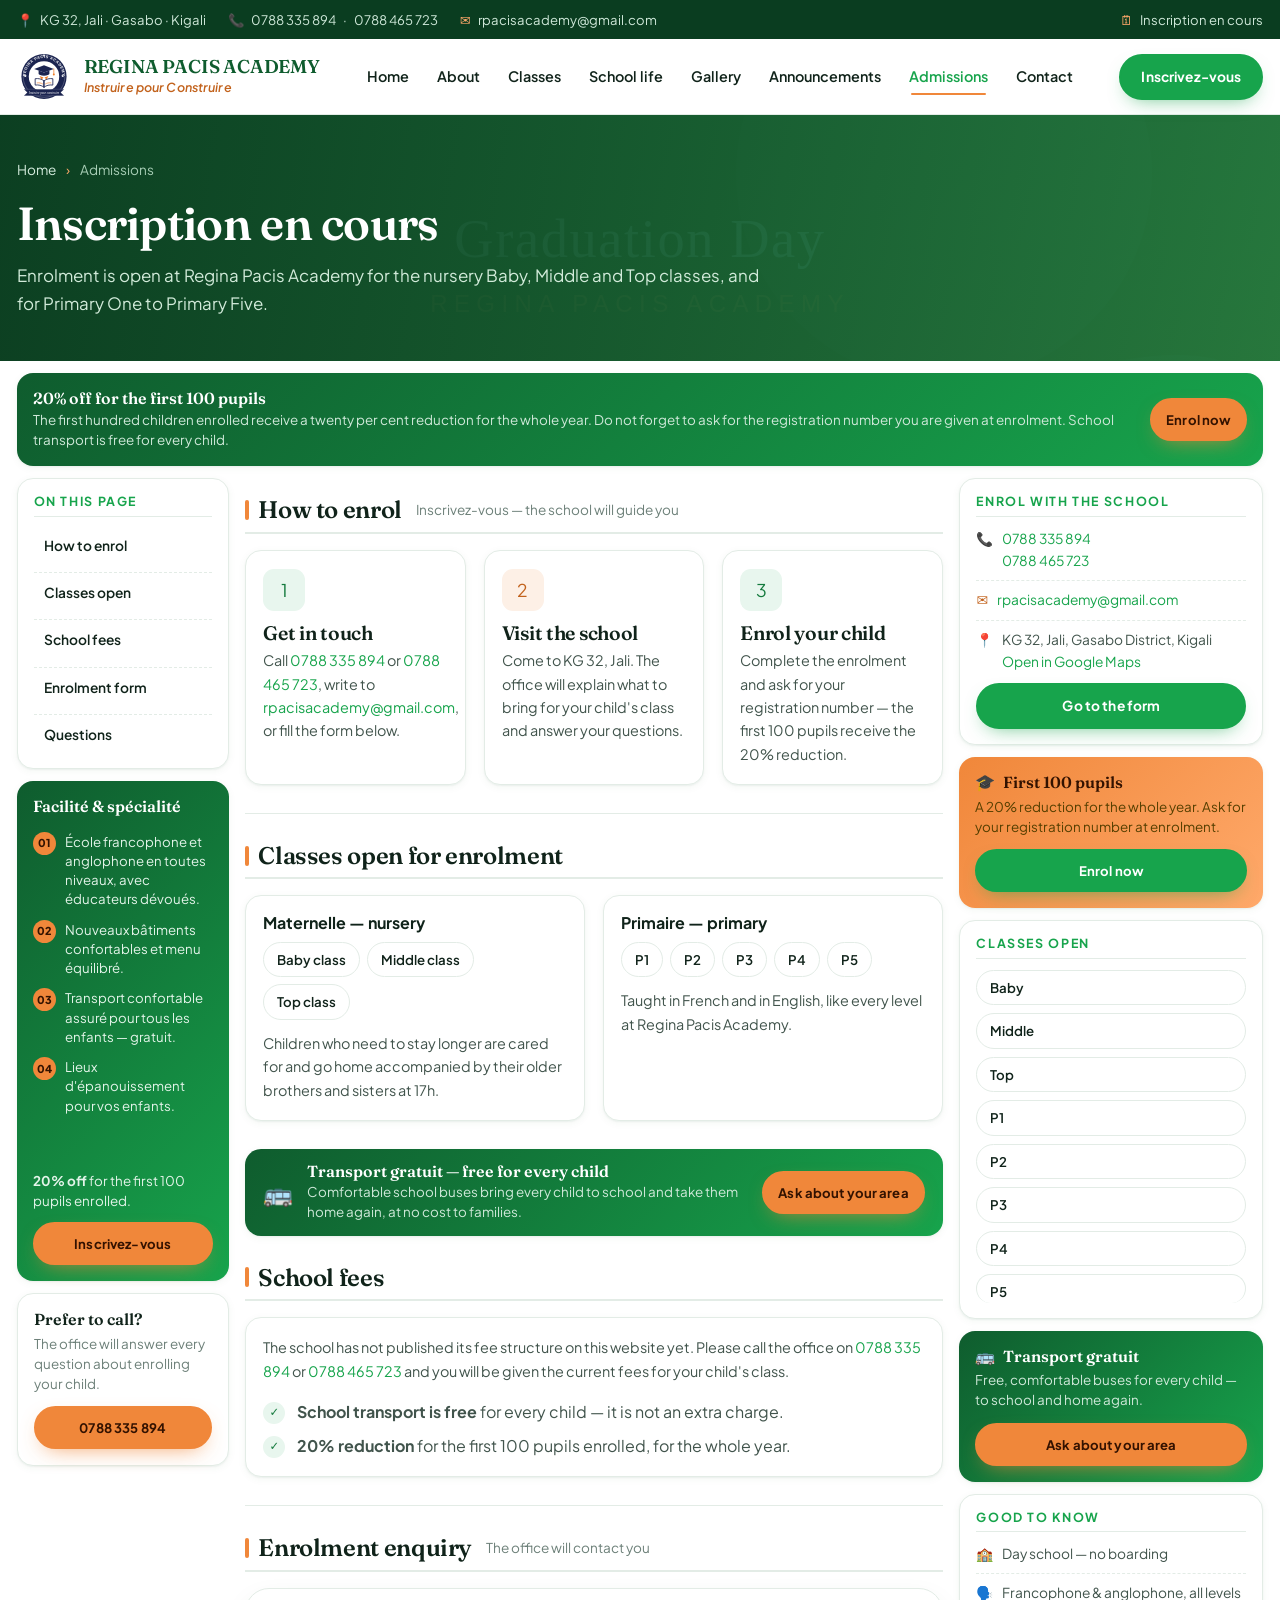
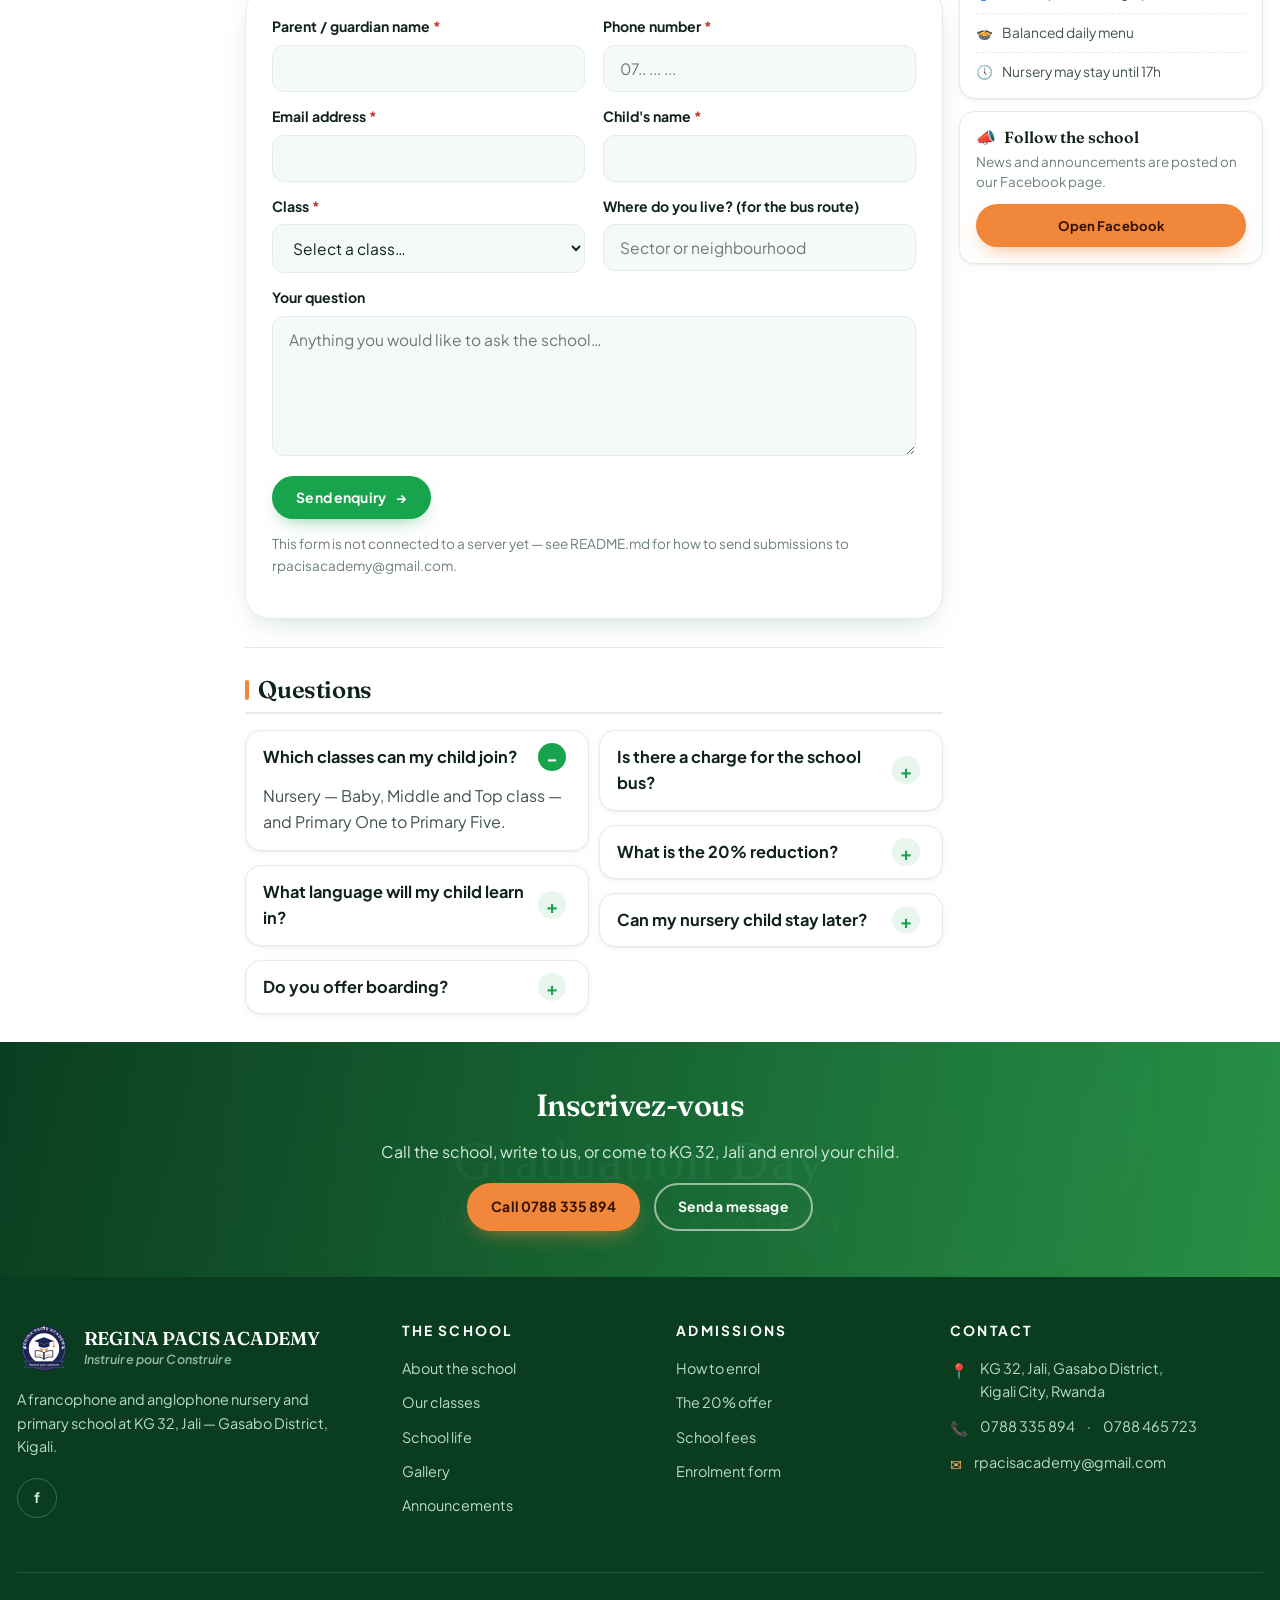
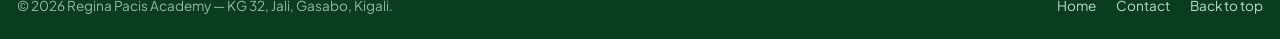
==== commit 40785a71: "Fix the interior hero background and the mobile menu Two faults showed up when the site was opened o" ====
--- a/admissions.html
+++ b/admissions.html
@@ -59,7 +59,7 @@
 
 <main id="main">
 
-  <section class="page-hero" style="--bgimg:url('assets/img/graduation.svg')">
+  <section class="page-hero page-hero--graduation">
     <div class="wrap">
       <ul class="crumbs"><li><a href="index.html">Home</a></li><li>Admissions</li></ul>
       <h1>Inscription en cours</h1>
--- a/assets/css/style.css
+++ b/assets/css/style.css
@@ -135,10 +135,13 @@
 .burger[aria-expanded="true"] span:nth-child(3){transform:translateY(-7px) rotate(-45deg)}
 
 @media (max-width:1100px){
+  /* backdrop-filter would make the header a containing block for the
+     fixed menu panel below, trapping it inside the header strip */
+  .site-header{backdrop-filter:none;background:#fff}
   .burger{display:flex}
   .nav-cta .btn{display:none}
   .menu{
-    position:fixed;inset:0 0 0 auto;width:min(340px,86vw);background:#fff;
+    position:fixed;inset:0 0 0 auto;z-index:120;width:min(340px,86vw);background:#fff;
     flex-direction:column;align-items:stretch;gap:2px;padding:96px 20px 30px;
     box-shadow:var(--shadow-lg);transform:translateX(101%);transition:transform .35s cubic-bezier(.2,.8,.3,1);
     overflow-y:auto;
@@ -192,6 +195,8 @@
 /* ---------- Page hero (interior) ---------- */
 .page-hero{position:relative;background:var(--brand-800);color:#fff;isolation:isolate;overflow:hidden}
 .page-hero::before{content:"";position:absolute;inset:0;z-index:-2;background-image:var(--bgimg,url("../img/campus.svg"));background-size:cover;background-position:center;opacity:.42}
+.page-hero--graduation::before{background-image:url("../img/graduation.svg")}
+.page-hero--welcome::before{background-image:url("../img/welcome.svg")}
 .page-hero::after{content:"";position:absolute;inset:0;z-index:-1;background:linear-gradient(100deg,rgba(10,61,32,.95),rgba(20,122,61,.74))}
 .page-hero .wrap{padding-block:clamp(26px,3.4vw,44px)}
 .page-hero h1{color:#fff;margin-bottom:12px}
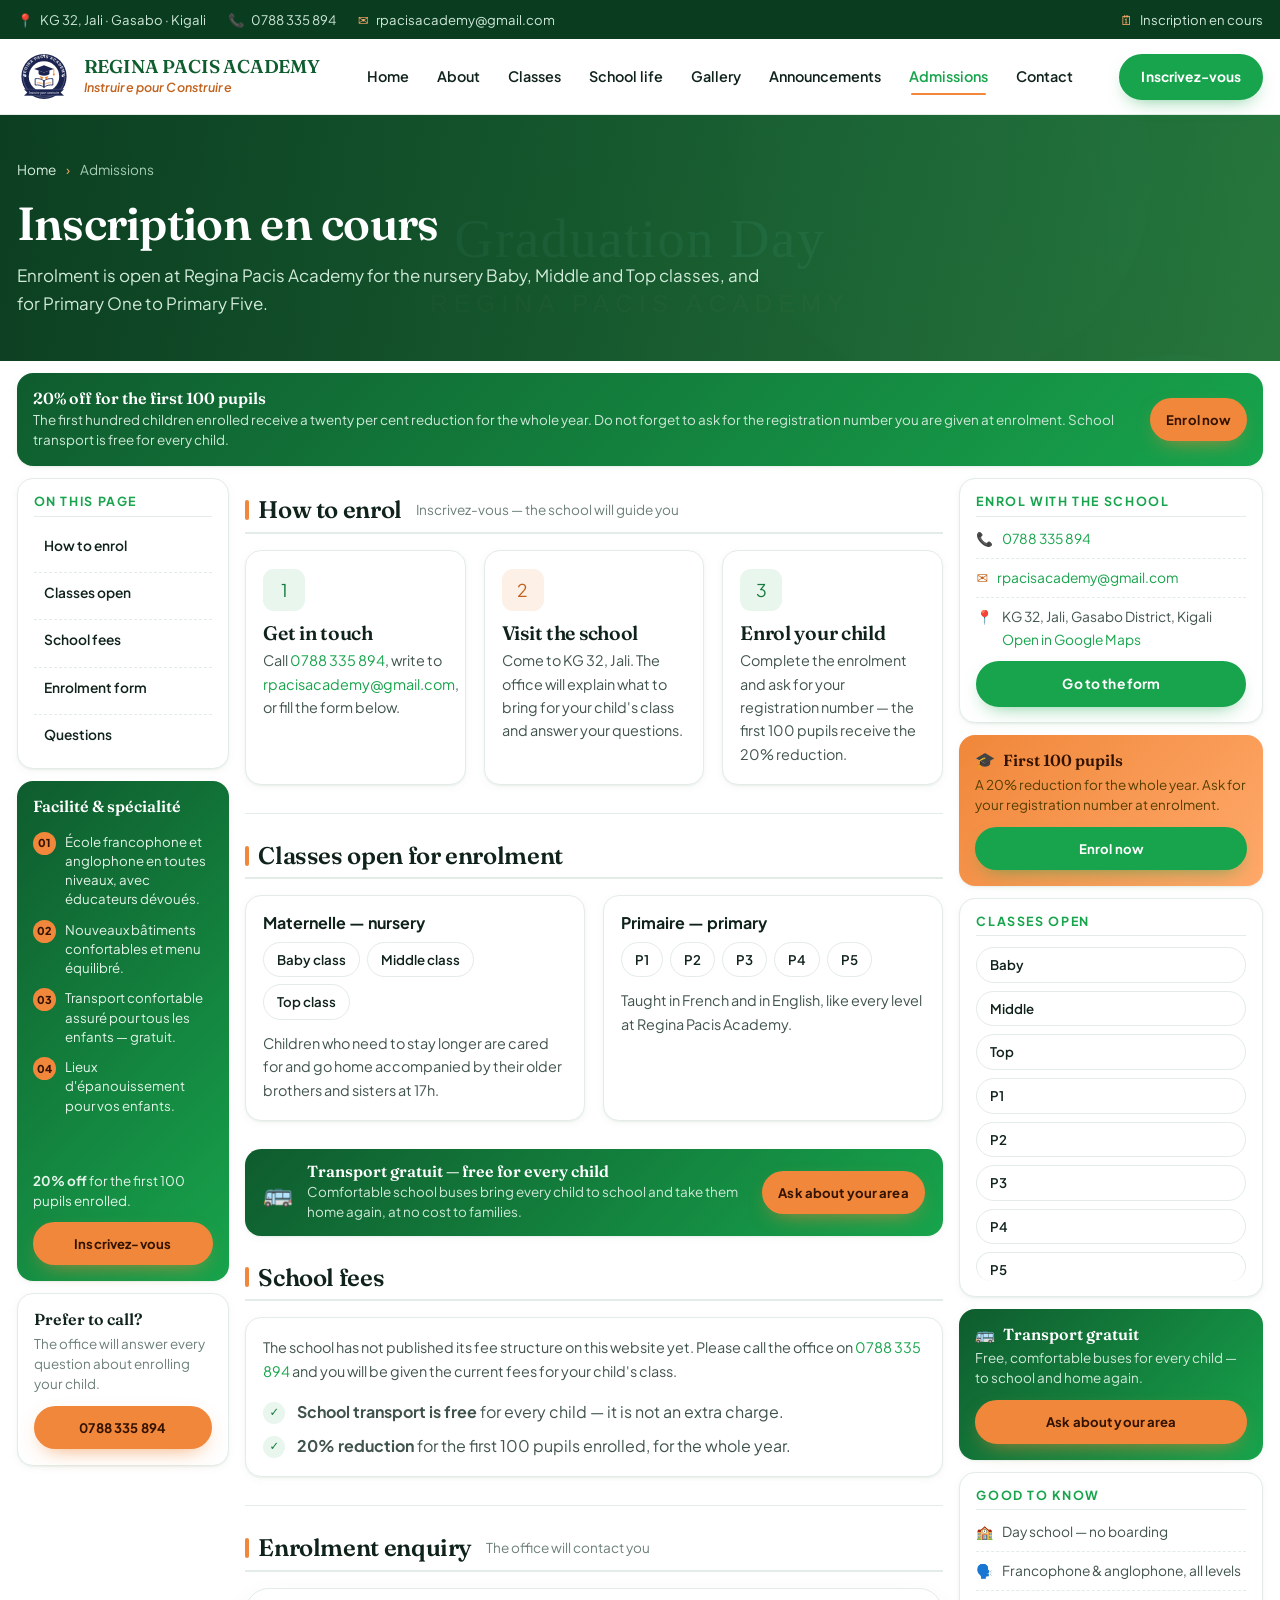
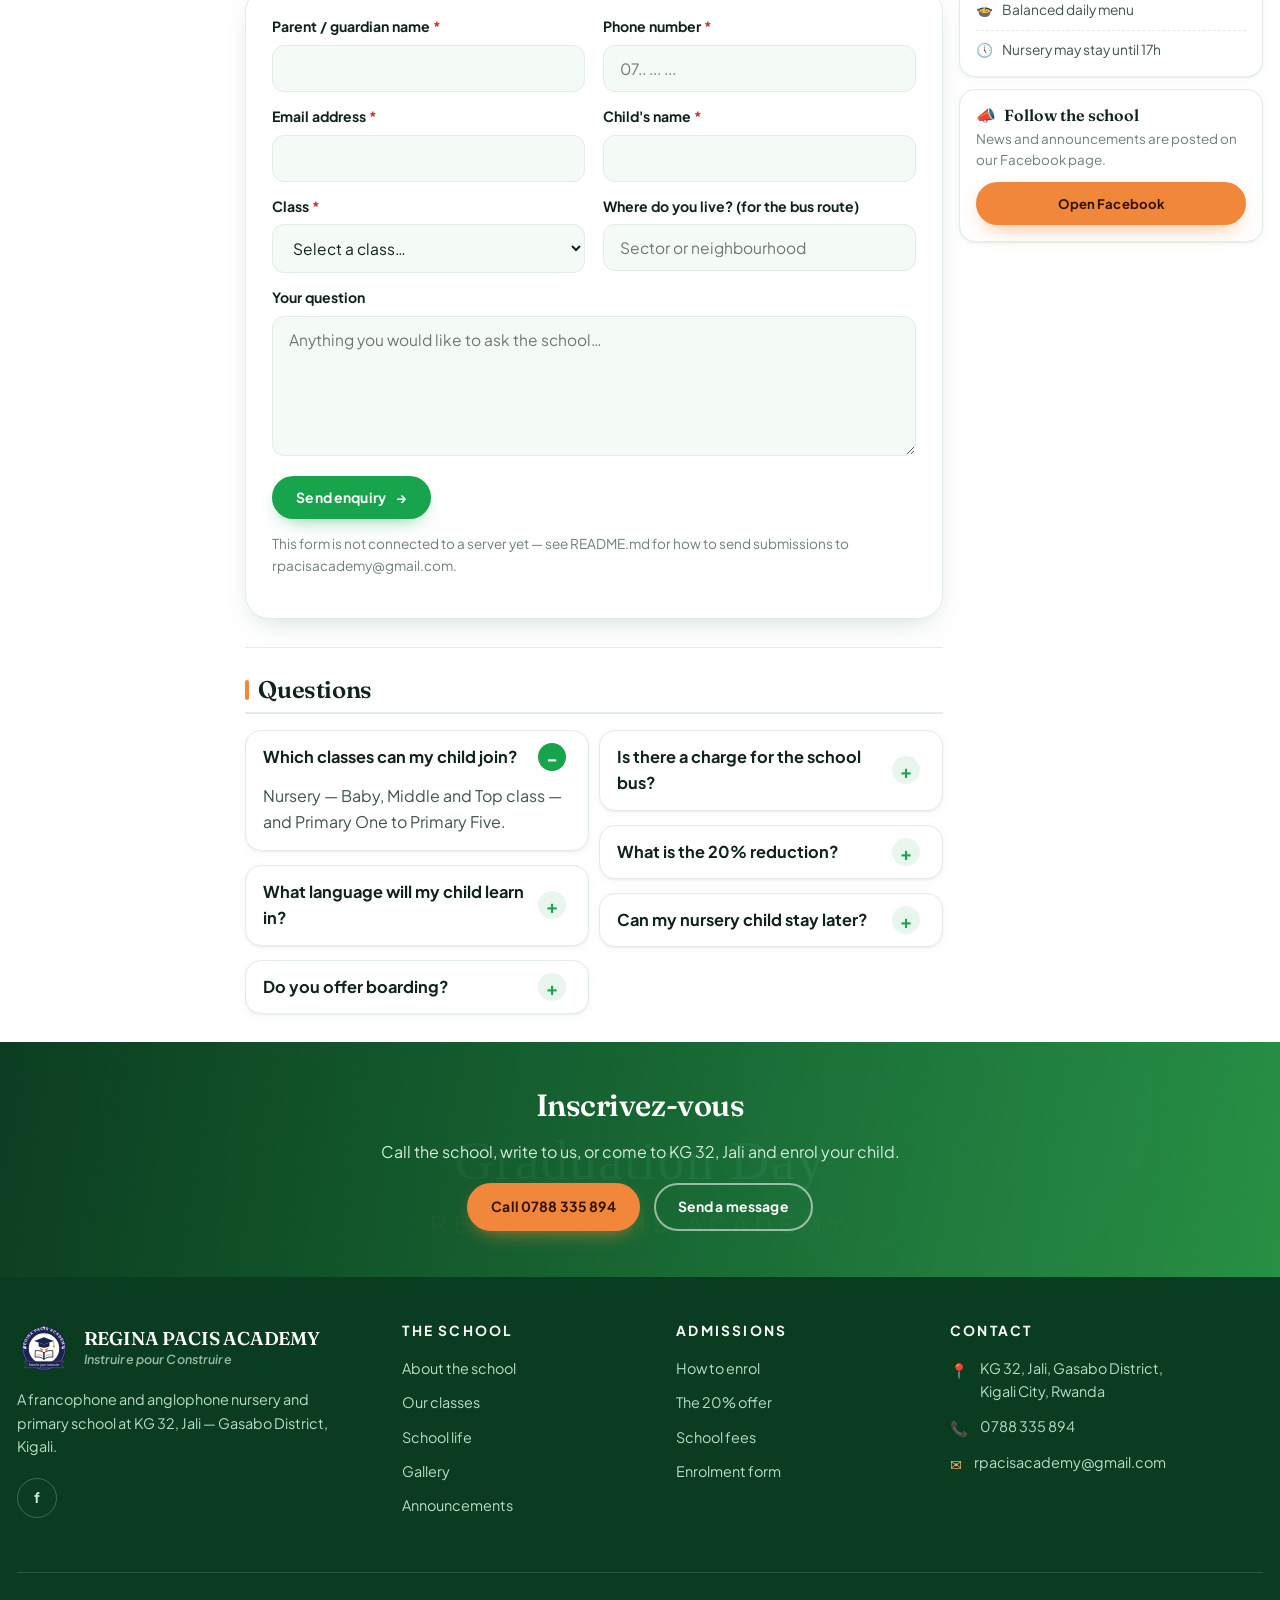
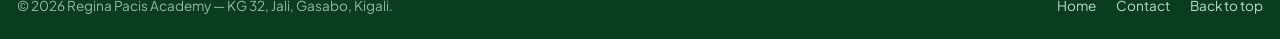
==== commit b6bd8380: "chnage on view manu" ====
--- a/admissions.html
+++ b/admissions.html
@@ -26,7 +26,7 @@
   <div class="wrap">
     <ul>
       <li><span class="ico" aria-hidden="true">📍</span> KG 32, Jali &middot; Gasabo &middot; Kigali</li>
-      <li><span class="ico" aria-hidden="true">📞</span> <a href="tel:+250788335894">0788 335 894</a> &middot; <a href="tel:+250788465723">0788 465 723</a></li>
+      <li><span class="ico" aria-hidden="true">📞</span> <a href="tel:+250788335894">0788 335 894</a></li>
       <li><span class="ico" aria-hidden="true">✉</span> <a href="mailto:rpacisacademy@gmail.com">rpacisacademy@gmail.com</a></li>
     </ul>
     <ul><li><span class="ico" aria-hidden="true">🗓</span> Inscription en cours</li></ul>
@@ -120,7 +120,7 @@
           <article class="card">
             <div class="icon" aria-hidden="true">1</div>
             <h3>Get in touch</h3>
-            <p>Call <a href="tel:+250788335894">0788 335 894</a> or <a href="tel:+250788465723">0788 465 723</a>, write to <a href="mailto:rpacisacademy@gmail.com">rpacisacademy@gmail.com</a>, or fill the form below.</p>
+            <p>Call <a href="tel:+250788335894">0788 335 894</a>, write to <a href="mailto:rpacisacademy@gmail.com">rpacisacademy@gmail.com</a>, or fill the form below.</p>
           </article>
           <article class="card">
             <div class="icon icon--gold" aria-hidden="true">2</div>
@@ -165,7 +165,7 @@
       <section class="block" id="fees">
         <div class="bar-head reveal"><h2>School fees</h2></div>
         <div class="card reveal">
-          <p>The school has not published its fee structure on this website yet. Please call the office on <a href="tel:+250788335894">0788 335 894</a> or <a href="tel:+250788465723">0788 465 723</a> and you will be given the current fees for your child's class.</p>
+          <p>The school has not published its fee structure on this website yet. Please call the office on <a href="tel:+250788335894">0788 335 894</a> and you will be given the current fees for your child's class.</p>
           <ul class="tick-list" style="margin:14px 0 0">
             <li><span class="tick" aria-hidden="true">✓</span><span><b>School transport is free</b> for every child — it is not an extra charge.</span></li>
             <li><span class="tick" aria-hidden="true">✓</span><span><b>20% reduction</b> for the first 100 pupils enrolled, for the whole year.</span></li>
@@ -280,7 +280,7 @@
       <div class="side">
         <h4>Enrol with the school</h4>
         <ul>
-          <li><span class="ico" aria-hidden="true">📞</span><span><a href="tel:+250788335894">0788 335 894</a><br><a href="tel:+250788465723">0788 465 723</a></span></li>
+          <li><span class="ico" aria-hidden="true">📞</span><a href="tel:+250788335894">0788 335 894</a></li>
           <li><span class="ico" aria-hidden="true">✉</span><a href="mailto:rpacisacademy@gmail.com">rpacisacademy@gmail.com</a></li>
           <li><span class="ico" aria-hidden="true">📍</span><span>KG 32, Jali, Gasabo District, Kigali<br><a href="https://maps.app.goo.gl/2FzBCS72j24C2yHo7" target="_blank" rel="noopener">Open in Google Maps</a></span></li>
         </ul>
@@ -374,7 +374,7 @@
         <h4>Contact</h4>
         <ul class="fcontact">
           <li><span class="ico" aria-hidden="true">📍</span> <span>KG 32, Jali, Gasabo District,<br>Kigali City, Rwanda</span></li>
-          <li><span class="ico" aria-hidden="true">📞</span> <a href="tel:+250788335894">0788 335 894</a> &middot; <a href="tel:+250788465723">0788 465 723</a></li>
+          <li><span class="ico" aria-hidden="true">📞</span> <a href="tel:+250788335894">0788 335 894</a></li>
           <li><span class="ico" aria-hidden="true">✉</span> <a href="mailto:rpacisacademy@gmail.com">rpacisacademy@gmail.com</a></li>
         </ul>
       </div>
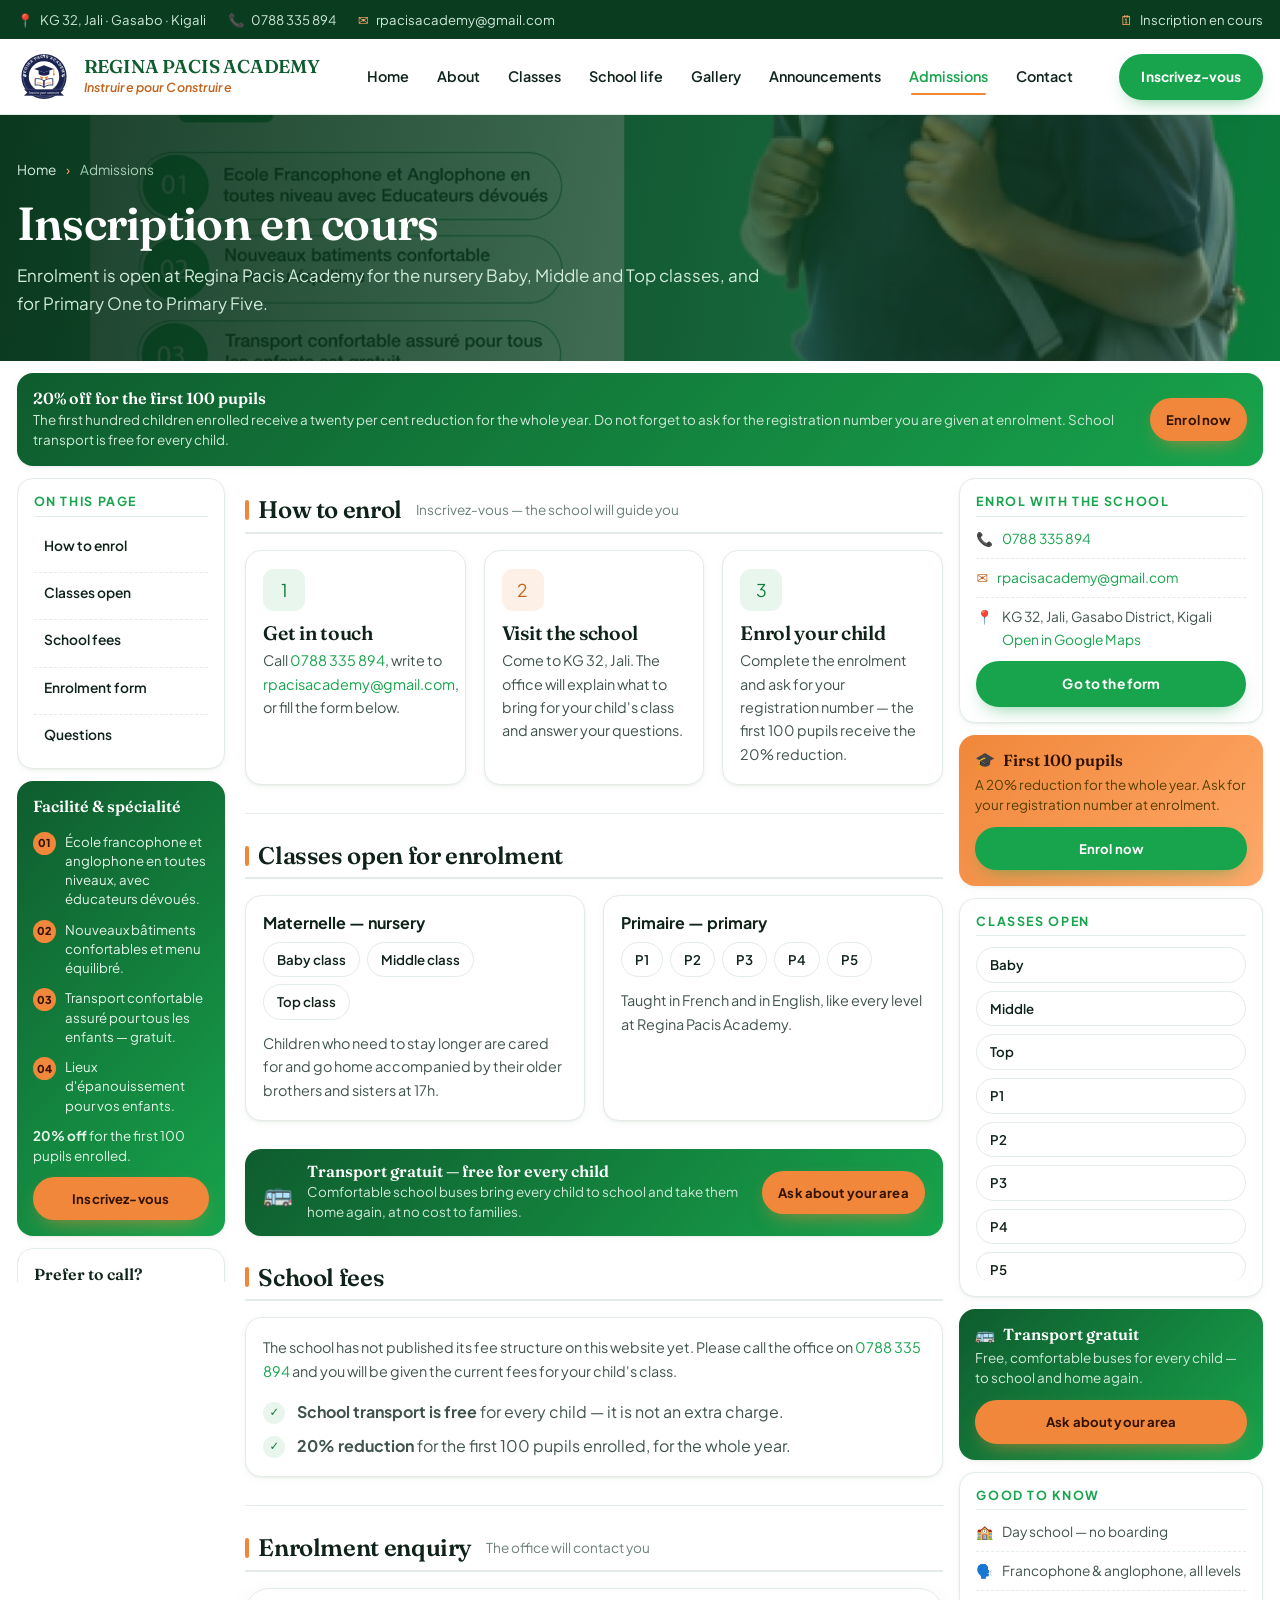
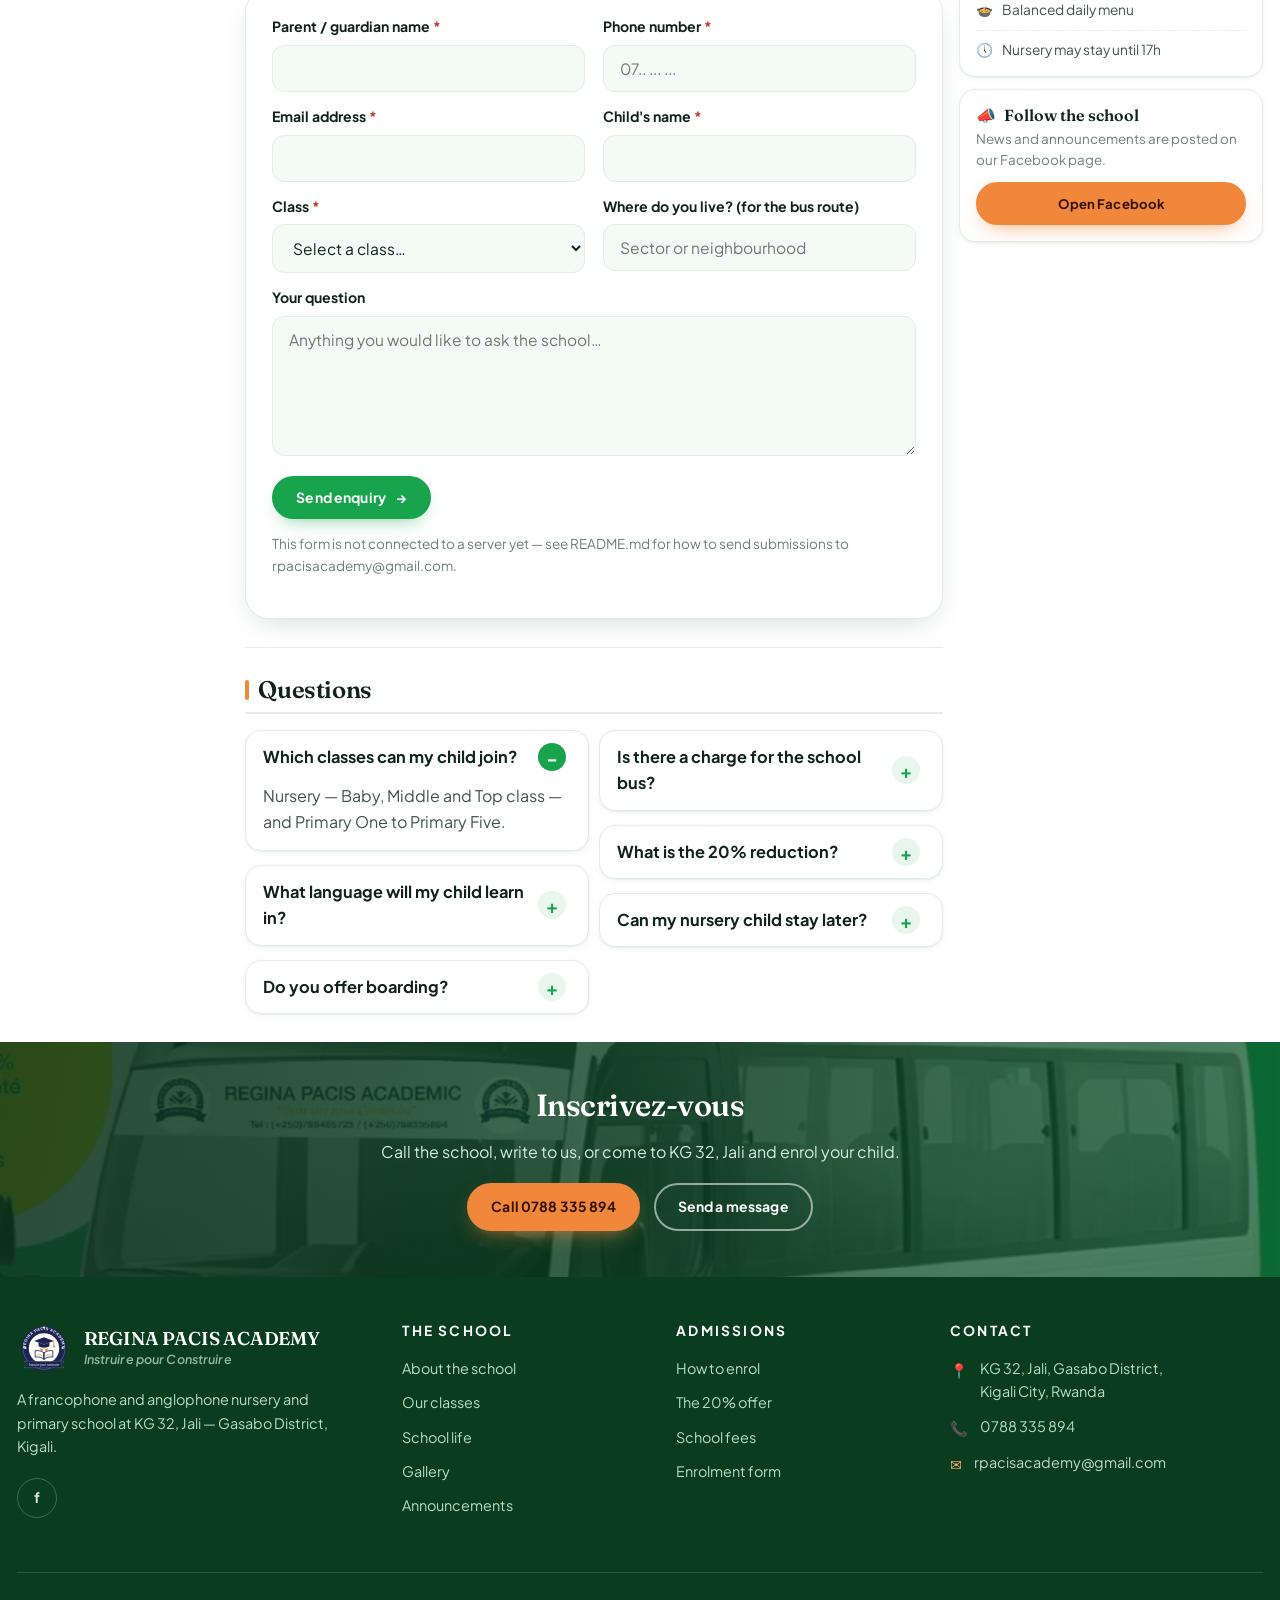
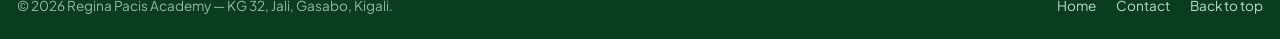
==== commit b3b45abf: "image fixe on schate and other change" ====
--- a/admissions.html
+++ b/admissions.html
@@ -1,11 +1,4 @@
 <!DOCTYPE html>
-<!-- ============================================================================
-     Regina Pacis Academy — Admissions
-     CONTENT RULE: only information confirmed by the school appears here.
-     The invented fee table, term dates, document checklist and process timings
-     have been removed. See Regina-Pacis-Academy-website-content-form.docx —
-     sections 8, 9 and 10 fill this page.
-     ============================================================================ -->
 <html lang="en">
 <head>
 <meta charset="UTF-8">
@@ -109,6 +102,33 @@
         <p>The office will answer every question about enrolling your child.</p>
         <a class="btn btn--gold btn--sm" href="tel:+250788335894">0788 335 894</a>
       </div>
+
+      <div class="side side--ann">
+        <h4><span class="live-dot" aria-hidden="true"></span> Announcements</h4>
+        <ul class="annlist">
+          <li>
+            <span class="anntag">Inscription</span>
+            <h5><a href="#apply">Inscription en cours — enrolment is open</a></h5>
+            <p>Places are open in the nursery Baby, Middle and Top classes, and in Primary One to Five.</p>
+          </li>
+          <li>
+            <span class="anntag anntag--gold">Offer</span>
+            <h5><a href="#apply">20% off for the first 100 pupils</a></h5>
+            <p>The first hundred children enrolled receive a twenty per cent reduction for the whole year.</p>
+          </li>
+          <li>
+            <span class="anntag">Transport</span>
+            <h5><a href="contact.html">Free transport for every child</a></h5>
+            <p>Our own buses bring every child to school and home again, at no cost to the family.</p>
+          </li>
+          <li>
+            <span class="anntag anntag--gold">Nursery</span>
+            <h5><a href="contact.html">Nursery children may stay until 17h</a></h5>
+            <p>Little ones who need to stay are cared for and go home with their older brothers and sisters.</p>
+          </li>
+        </ul>
+        <a class="ann-all" href="index.html#news">All announcements <span aria-hidden="true">&rarr;</span></a>
+      </div>
     </aside>
 
     <!-- MAIN -->
@@ -133,8 +153,6 @@
             <p>Complete the enrolment and ask for your registration number — the first 100 pupils receive the 20% reduction.</p>
           </article>
         </div>
-        <!-- FORM 10: the exact steps, the documents a parent must bring, whether there is an
-             entrance assessment, and who handles admissions. -->
       </section>
 
       <section class="block" id="classes">
@@ -171,8 +189,6 @@
             <li><span class="tick" aria-hidden="true">✓</span><span><b>20% reduction</b> for the first 100 pupils enrolled, for the whole year.</span></li>
           </ul>
         </div>
-        <!-- FORM 8: fee table per class, payment details (bank / mobile money), what is
-             included, bursaries, and the closing date of the 20% offer. -->
       </section>
 
       <section class="block" id="apply">
@@ -270,7 +286,6 @@
             </details>
           </div>
         </div>
-        <!-- FORM 9 + 10: term dates, the intake calendar and anything else parents ask. -->
       </section>
 
     </div>
--- a/assets/css/style.css
+++ b/assets/css/style.css
@@ -159,13 +159,13 @@
 .hero{position:relative;background:var(--brand-900);color:#fff;overflow:hidden;isolation:isolate}
 .hero::before{
   content:"";position:absolute;inset:0;z-index:-2;
-  background:url("../img/hero.svg") center/cover no-repeat;opacity:.55;
+  background:url("../img/pupil.jpg") right center/cover no-repeat;opacity:1;
 }
 .hero::after{
   content:"";position:absolute;inset:0;z-index:-1;
   background:
-    radial-gradient(900px 460px at 78% 12%, rgba(240,135,58,.28), transparent 62%),
-    linear-gradient(105deg, rgba(10,61,32,.96) 8%, rgba(15,92,46,.84) 46%, rgba(23,164,76,.6) 100%);
+    radial-gradient(900px 460px at 78% 12%, rgba(240,135,58,.16), transparent 62%),
+    linear-gradient(100deg, rgba(8,48,25,.94) 0%, rgba(10,61,32,.86) 34%, rgba(12,74,38,.44) 64%, rgba(14,90,46,.26) 100%);
 }
 .hero .wrap{position:relative;padding-block:clamp(34px,4.5vw,60px)}
 .hero-grid{display:grid;grid-template-columns:minmax(0,1.08fr) minmax(0,.92fr);gap:clamp(30px,5vw,64px);align-items:center}
@@ -179,8 +179,8 @@
 }
 .hero-badge .dot{width:8px;height:8px;border-radius:50%;background:var(--gold-300);box-shadow:0 0 0 4px rgba(255,169,106,.22)}
 .hero-card{
-  background:rgba(255,255,255,.09);border:1px solid rgba(255,255,255,.2);
-  border-radius:var(--r-lg);padding:clamp(22px,3vw,32px);backdrop-filter:blur(8px);
+  background:rgba(8,48,25,.58);border:1px solid rgba(255,255,255,.24);
+  border-radius:var(--r-lg);padding:clamp(22px,3vw,32px);backdrop-filter:blur(10px);
 }
 .hero-card h3{color:#fff;font-size:1.25rem;margin-bottom:6px}
 .hero-card p{font-size:.95rem;color:#c6e3d2}
@@ -194,10 +194,10 @@
 
 /* ---------- Page hero (interior) ---------- */
 .page-hero{position:relative;background:var(--brand-800);color:#fff;isolation:isolate;overflow:hidden}
-.page-hero::before{content:"";position:absolute;inset:0;z-index:-2;background-image:var(--bgimg,url("../img/campus.svg"));background-size:cover;background-position:center;opacity:.42}
-.page-hero--graduation::before{background-image:url("../img/graduation.svg")}
-.page-hero--welcome::before{background-image:url("../img/welcome.svg")}
-.page-hero::after{content:"";position:absolute;inset:0;z-index:-1;background:linear-gradient(100deg,rgba(10,61,32,.95),rgba(20,122,61,.74))}
+.page-hero::before{content:"";position:absolute;inset:0;z-index:-2;background-image:var(--bgimg,url("../img/poster.jpg"));background-size:cover;background-position:center;opacity:1}
+.page-hero--graduation::before{background-image:url("../img/poster.jpg")}
+.page-hero--welcome::before{background-image:url("../img/bus.jpg")}
+.page-hero::after{content:"";position:absolute;inset:0;z-index:-1;background:linear-gradient(100deg,rgba(8,48,25,.93) 0%,rgba(12,74,38,.74) 58%,rgba(14,90,46,.36) 100%)}
 .page-hero .wrap{padding-block:clamp(26px,3.4vw,44px)}
 .page-hero h1{color:#fff;margin-bottom:12px}
 .page-hero p{color:#d1ead9;max-width:62ch;margin-bottom:0;font-size:1.06rem}
@@ -315,8 +315,8 @@
 
 /* ---------- CTA band ---------- */
 .cta{position:relative;background:var(--brand-900);color:#fff;isolation:isolate;overflow:hidden}
-.cta::before{content:"";position:absolute;inset:0;z-index:-2;background:url("../img/graduation.svg") center/cover no-repeat;opacity:.4}
-.cta::after{content:"";position:absolute;inset:0;z-index:-1;background:linear-gradient(100deg,rgba(10,61,32,.94),rgba(23,164,76,.72))}
+.cta::before{content:"";position:absolute;inset:0;z-index:-2;background:url("../img/bus.jpg") center 38%/cover no-repeat;opacity:1}
+.cta::after{content:"";position:absolute;inset:0;z-index:-1;background:linear-gradient(100deg,rgba(8,48,25,.86),rgba(12,88,44,.7))}
 .cta .wrap{padding-block:clamp(30px,3.6vw,48px);position:relative}
 .cta h2{color:#fff}
 .cta p{color:#d4ecdf;max-width:60ch;margin-inline:auto}
@@ -366,16 +366,72 @@
 }
 .filter:hover{border-color:var(--brand-300);color:var(--brand-700)}
 .filter.active{background:var(--brand);border-color:var(--brand);color:#fff;box-shadow:0 8px 20px -12px rgba(23,164,76,.9)}
-.gal{display:grid;grid-template-columns:repeat(auto-fill,minmax(178px,1fr));gap:9px}
-.gal figure{margin:0;position:relative;border-radius:var(--r);overflow:hidden;cursor:zoom-in;box-shadow:var(--shadow-sm);background:var(--brand-800)}
-.gal img{width:100%;aspect-ratio:4/3;object-fit:cover;transition:transform .6s cubic-bezier(.2,.8,.3,1),opacity .3s}
-.gal figure:hover img{transform:scale(1.08);opacity:.82}
+/* ---------- Gallery ----------
+   A curated mosaic. The school's photographs and its printed posters are
+   different things, so they are shown differently: photographs are cropped
+   to fill their cell, posters are shown whole on the school's green.
+   To add a photograph, give the figure a name in .gal's grid-template-areas
+   (or leave it unnamed — it will flow into a new row on its own).           */
+.gal-note{
+  display:flex;align-items:flex-start;gap:10px;margin-bottom:14px;
+  padding:11px 15px;border-radius:var(--r);background:var(--brand-100);
+  font-size:.86rem;line-height:1.5;color:var(--brand-800);
+}
+.gal-note .ico{flex:none;font-size:.98rem;line-height:1.4}
+
+.gal{
+  display:grid;gap:11px;
+  grid-template-columns:repeat(3,minmax(0,1fr));
+  grid-auto-rows:200px;
+  grid-template-areas:
+    "pupil bus    bus  "
+    "pupil poster brand";
+}
+.gal figure{
+  margin:0;position:relative;border-radius:var(--r);overflow:hidden;cursor:zoom-in;
+  background:var(--brand-900);box-shadow:var(--shadow-sm);
+  transition:transform .3s,box-shadow .3s;
+}
+.gal figure:hover{transform:translateY(-3px);box-shadow:var(--shadow)}
+.gal figure:focus-visible{outline:3px solid var(--gold);outline-offset:2px}
+.gal img{width:100%;height:100%;object-fit:cover;display:block;transition:transform .7s cubic-bezier(.2,.8,.3,1)}
+.gal figure:hover img{transform:scale(1.05)}
+
+/* Named cells, each shaped like the picture that goes in it */
+.g-pupil{grid-area:pupil}
+.g-pupil img{object-position:center 22%}
+.g-bus{grid-area:bus}
+.g-poster{grid-area:poster}
+.g-brand{grid-area:brand}
+
+/* Printed posters are never cropped — they sit whole on the green */
+.gal .is-poster img{object-fit:contain;padding:12px 12px 30px;transform:none}
+.gal .is-poster:hover img{transform:none}
+
+/* Zoom affordance */
+.gal figure::after{
+  content:"⤢";position:absolute;top:9px;right:9px;width:27px;height:27px;border-radius:50%;
+  background:rgba(255,255,255,.94);color:var(--brand-800);display:grid;place-items:center;
+  font-size:.78rem;font-weight:700;opacity:0;transform:scale(.75);transition:.25s;
+}
+.gal figure:hover::after,.gal figure:focus-visible::after{opacity:1;transform:none}
+
+/* Captions stay readable without having to hover, and only shade the bottom strip */
 .gal figcaption{
-  position:absolute;left:0;right:0;bottom:0;padding:34px 18px 16px;color:#fff;font-size:.92rem;font-weight:600;
-  background:linear-gradient(transparent,rgba(10,61,32,.9));transform:translateY(6px);opacity:0;transition:.3s;
-}
-.gal figure:hover figcaption{transform:none;opacity:1}
+  position:absolute;left:0;right:0;bottom:0;padding:22px 13px 10px;color:#fff;
+  font-size:.83rem;font-weight:600;line-height:1.35;
+  background:linear-gradient(transparent,rgba(7,45,24,.82));
+}
 .gal figure.hide{display:none}
+
+@media (max-width:1279px){.gal{grid-auto-rows:220px}}
+@media (max-width:640px){
+  .gal{grid-template-columns:1fr;grid-template-areas:none;grid-auto-rows:auto;gap:10px}
+  .gal figure{grid-area:auto}
+  .g-pupil{aspect-ratio:4/5}
+  .g-bus{aspect-ratio:16/9}
+  .gal .is-poster{aspect-ratio:5/4}
+}
 
 .lightbox{position:fixed;inset:0;background:rgba(10,61,32,.94);display:grid;place-items:center;padding:24px;z-index:200;opacity:0;pointer-events:none;transition:opacity .3s}
 .lightbox.open{opacity:1;pointer-events:auto}
@@ -558,7 +614,14 @@
 }
 .shell-main{min-width:0}
 .rail{display:grid;gap:12px;align-content:start;min-width:0}
-.rail--left{position:sticky;top:84px}
+.rail--left{
+  position:sticky;top:84px;
+  max-height:calc(100vh - 96px);overflow-y:auto;overscroll-behavior:contain;
+  padding-right:4px;scrollbar-width:thin;scrollbar-color:var(--brand-300) transparent;
+}
+.rail--left::-webkit-scrollbar{width:6px}
+.rail--left::-webkit-scrollbar-thumb{background:var(--brand-300);border-radius:99px}
+.rail--left::-webkit-scrollbar-track{background:transparent}
 
 @media (max-width:1279px){
   .shell{grid-template-columns:minmax(0,1fr) 300px}
@@ -599,6 +662,34 @@
 .railnav a:hover{background:var(--brand-100);color:var(--brand-700)}
 .railnav a.active{background:var(--brand);color:#fff}
 
+/* ---------- Left-rail announcements board ---------- */
+.side--ann h4{display:flex;align-items:center;gap:7px}
+.live-dot{
+  width:7px;height:7px;border-radius:50%;background:var(--gold);flex:none;
+  box-shadow:0 0 0 0 rgba(240,135,58,.55);animation:livepulse 2.4s ease-out infinite;
+}
+@keyframes livepulse{
+  70%{box-shadow:0 0 0 7px rgba(240,135,58,0)}
+  100%{box-shadow:0 0 0 0 rgba(240,135,58,0)}
+}
+@media (prefers-reduced-motion:reduce){.live-dot{animation:none}}
+.side .annlist{list-style:none;display:block;margin:0;padding:0}
+.side .annlist li{display:block;padding:11px 0;border-bottom:1px dashed var(--line);font-size:inherit;gap:0}
+.side .annlist li:first-child{padding-top:0}
+.side .annlist li:last-child{border-bottom:0;padding-bottom:0}
+.anntag{
+  display:inline-block;font-size:.62rem;font-weight:800;letter-spacing:.09em;text-transform:uppercase;
+  color:var(--brand);background:var(--brand-100);padding:3px 8px;border-radius:var(--r-pill);margin-bottom:6px;
+}
+.anntag--gold{color:var(--gold-600);background:var(--gold-100)}
+.annlist h5{margin:0 0 3px;font-family:var(--ff-body);font-size:.85rem;line-height:1.35;font-weight:700}
+.annlist h5 a{color:var(--ink);display:block}
+.annlist li:hover h5 a{color:var(--brand-700)}
+.annlist p{margin:0;font-size:.76rem;line-height:1.45;color:var(--muted)}
+.ann-all{display:flex;align-items:center;gap:6px;margin-top:13px;font-size:.78rem;font-weight:700;color:var(--brand-700)}
+.ann-all:hover{color:var(--gold-600)}
+
+
 /* Full-bleed sections keep their own inner wrap */
 .hero .wrap,.stats .wrap,.cta .wrap,.page-hero .wrap{max-width:1660px}
 
@@ -646,14 +737,13 @@
   .promo--band{grid-template-columns:auto minmax(0,1fr);row-gap:10px}
   .promo--band .btn{grid-column:1/-1;width:100%}
 }
-.promo--tall{display:flex;flex-direction:column;gap:11px;min-height:500px}
+.promo--tall{display:flex;flex-direction:column;gap:11px}
 .promo--tall ol{margin:0;padding:0;list-style:none;display:grid;gap:11px;flex:1;align-content:start}
 .promo--tall li{display:flex;gap:9px;font-size:.83rem;line-height:1.45;color:#e3f4e9}
 .promo--tall .n{flex:none;width:23px;height:23px;border-radius:50%;background:var(--gold);color:#331200;display:grid;place-items:center;font-size:.68rem;font-weight:800}
 .promo--tall p{color:#e3f4e9}
 .promo--line .promo--tall li,.promo--line p{color:var(--muted)}
 .promo h4 span[aria-hidden]{margin-right:5px}
-@media (max-width:940px){.promo--tall{min-height:0}}
 
 /* Full-width row inside the shell (spans left rail + content + right rail) */
 .shell>.full{grid-column:1/-1;border-top:1px solid var(--line);margin-top:4px}
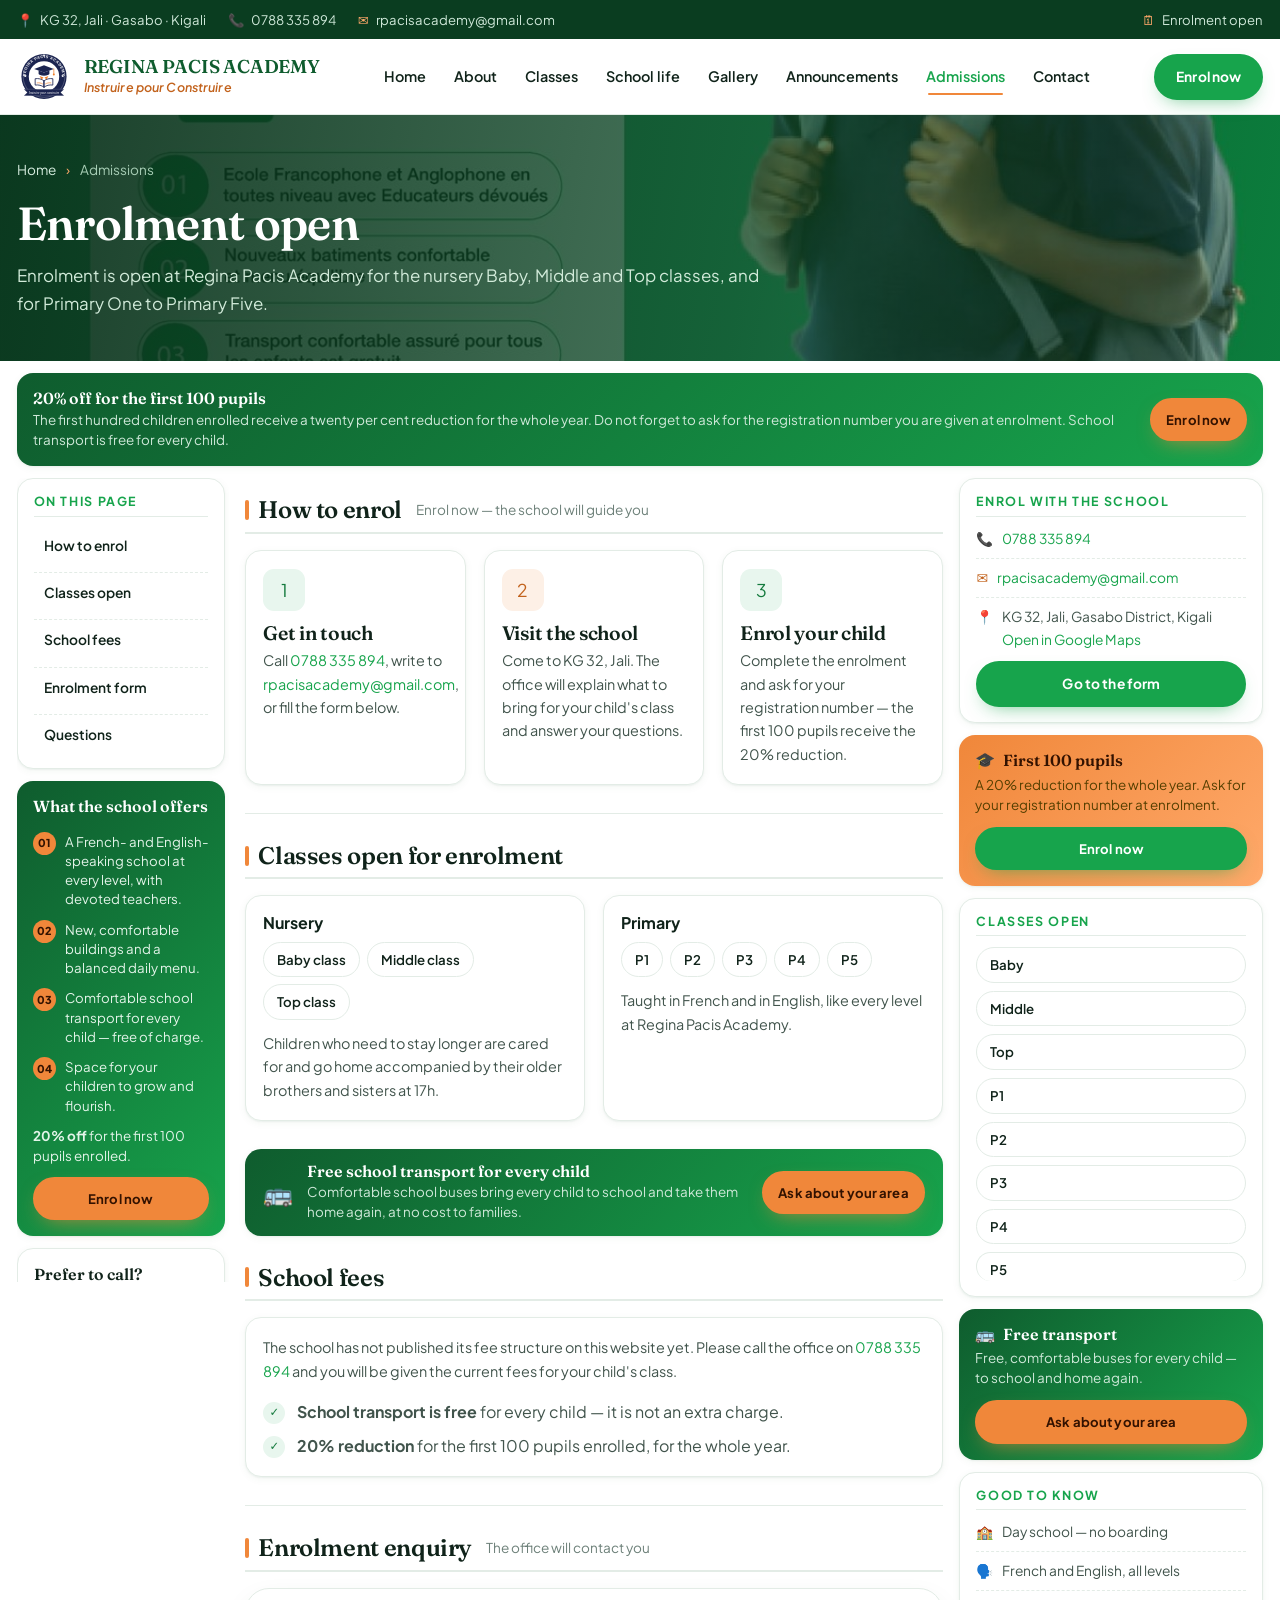
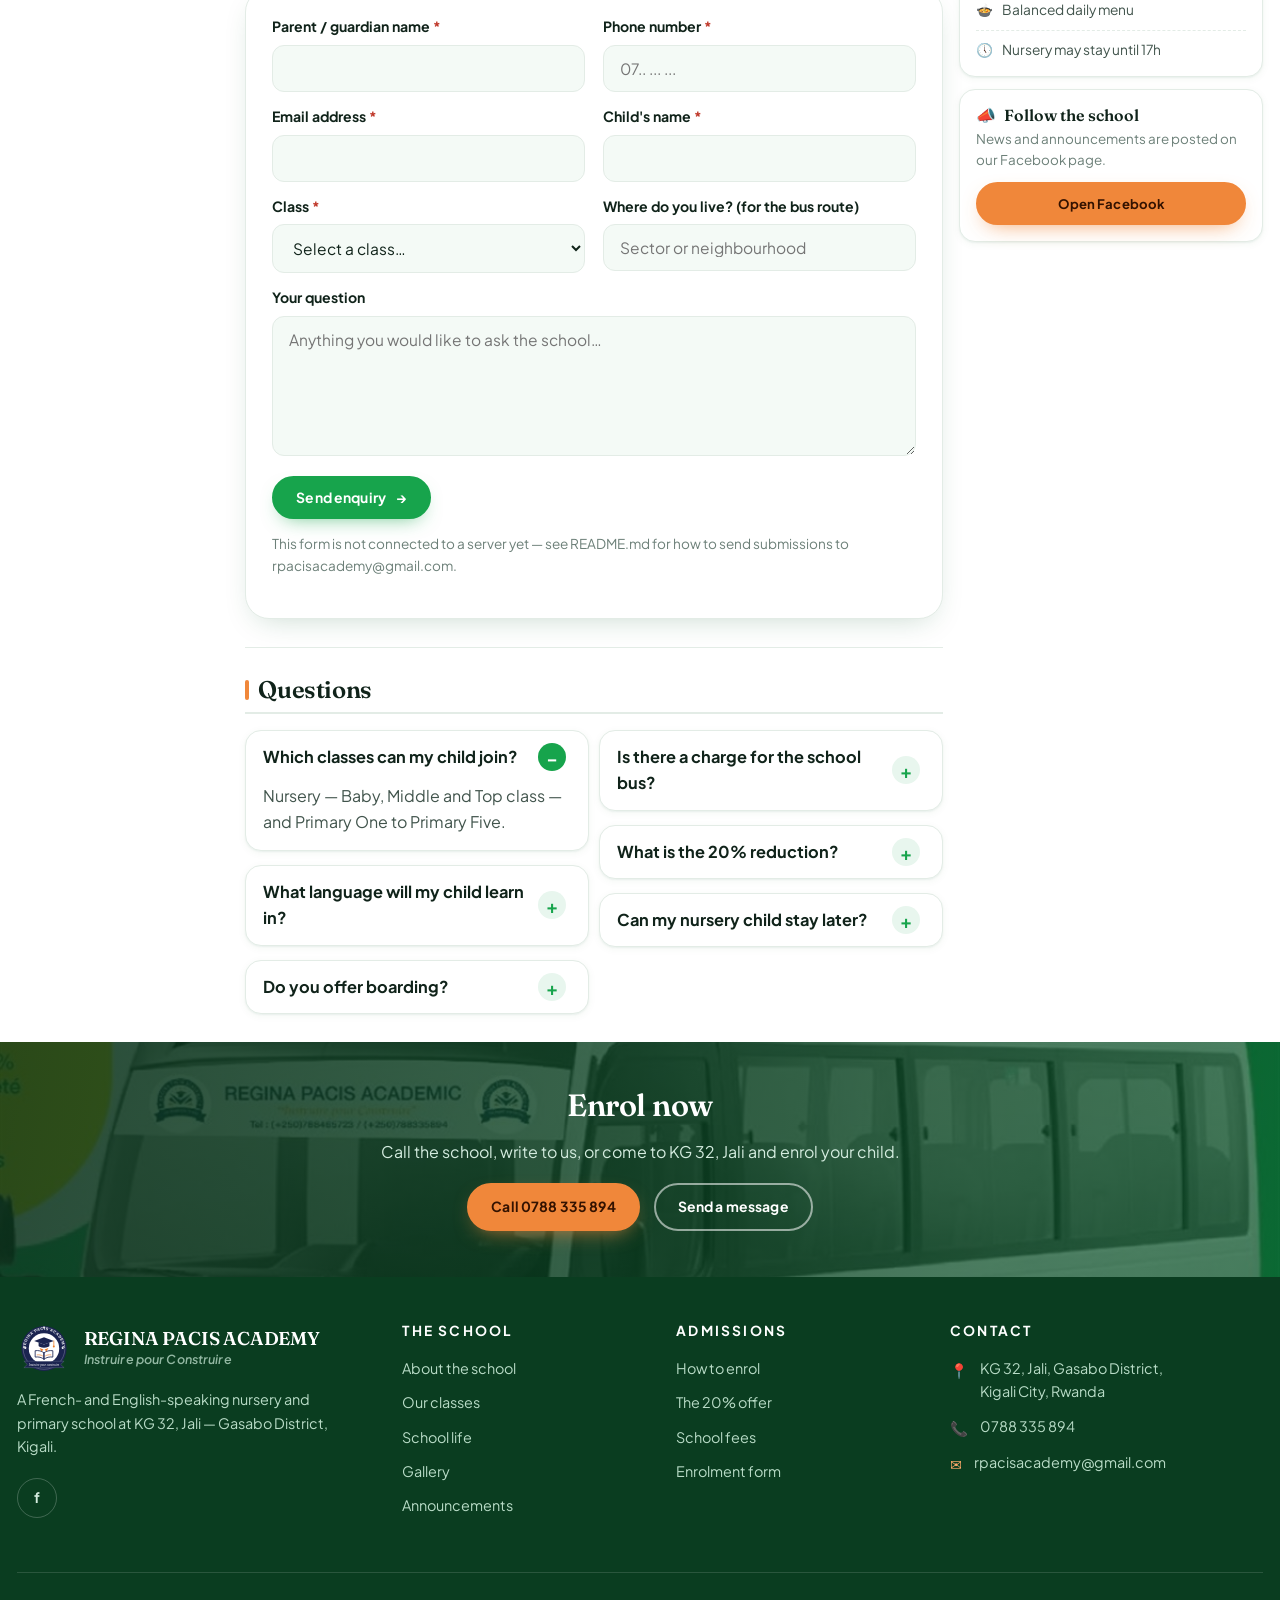
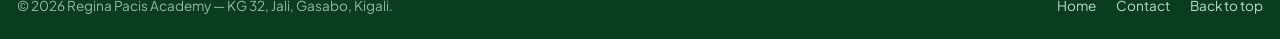
==== commit 4511d11e: "ui chnage" ====
--- a/admissions.html
+++ b/admissions.html
@@ -4,7 +4,7 @@
 <meta charset="UTF-8">
 <meta name="viewport" content="width=device-width, initial-scale=1">
 <title>Admissions | Regina Pacis Academy — Jali, Gasabo, Kigali</title>
-<meta name="description" content="Enrol at Regina Pacis Academy, KG 32 Jali, Gasabo District, Kigali. Inscription en cours for Nursery and Primary One to Five — 20% off for the first 100 pupils, free school transport.">
+<meta name="description" content="Enrol at Regina Pacis Academy, KG 32 Jali, Gasabo District, Kigali. Enrolment open for Nursery and Primary One to Five — 20% off for the first 100 pupils, free school transport.">
 <meta name="theme-color" content="#0a3d20">
 <link rel="icon" href="assets/img/favicon.svg" type="image/svg+xml">
 <link rel="preconnect" href="https://fonts.googleapis.com">
@@ -22,7 +22,7 @@
       <li><span class="ico" aria-hidden="true">📞</span> <a href="tel:+250788335894">0788 335 894</a></li>
       <li><span class="ico" aria-hidden="true">✉</span> <a href="mailto:rpacisacademy@gmail.com">rpacisacademy@gmail.com</a></li>
     </ul>
-    <ul><li><span class="ico" aria-hidden="true">🗓</span> Inscription en cours</li></ul>
+    <ul><li><span class="ico" aria-hidden="true">🗓</span> Enrolment open</li></ul>
   </div>
 </div>
 
@@ -43,7 +43,7 @@
       <li><a href="contact.html">Contact</a></li>
     </ul>
     <div class="nav-cta">
-      <a class="btn btn--sm" href="#apply">Inscrivez-vous</a>
+      <a class="btn btn--sm" href="#apply">Enrol now</a>
       <button class="burger" type="button" aria-label="Open menu" aria-expanded="false" aria-controls="primary-menu"><span></span><span></span><span></span></button>
     </div>
   </nav>
@@ -55,7 +55,7 @@
   <section class="page-hero page-hero--graduation">
     <div class="wrap">
       <ul class="crumbs"><li><a href="index.html">Home</a></li><li>Admissions</li></ul>
-      <h1>Inscription en cours</h1>
+      <h1>Enrolment open</h1>
       <p>Enrolment is open at Regina Pacis Academy for the nursery Baby, Middle and Top classes, and for Primary One to Primary Five.</p>
     </div>
   </section>
@@ -86,15 +86,15 @@
       </nav>
 
       <div class="promo promo--tall">
-        <h4>Facilité &amp; spécialité</h4>
+        <h4>What the school offers</h4>
         <ol>
-          <li><span class="n">01</span><span>École francophone et anglophone en toutes niveaux, avec éducateurs dévoués.</span></li>
-          <li><span class="n">02</span><span>Nouveaux bâtiments confortables et menu équilibré.</span></li>
-          <li><span class="n">03</span><span>Transport confortable assuré pour tous les enfants — gratuit.</span></li>
-          <li><span class="n">04</span><span>Lieux d'épanouissement pour vos enfants.</span></li>
+          <li><span class="n">01</span><span>A French- and English-speaking school at every level, with devoted teachers.</span></li>
+          <li><span class="n">02</span><span>New, comfortable buildings and a balanced daily menu.</span></li>
+          <li><span class="n">03</span><span>Comfortable school transport for every child — free of charge.</span></li>
+          <li><span class="n">04</span><span>Space for your children to grow and flourish.</span></li>
         </ol>
         <p style="margin:0"><b>20% off</b> for the first 100 pupils enrolled.</p>
-        <a class="btn btn--gold btn--sm" href="#apply">Inscrivez-vous</a>
+        <a class="btn btn--gold btn--sm" href="#apply">Enrol now</a>
       </div>
 
       <div class="promo promo--line">
@@ -107,8 +107,8 @@
         <h4><span class="live-dot" aria-hidden="true"></span> Announcements</h4>
         <ul class="annlist">
           <li>
-            <span class="anntag">Inscription</span>
-            <h5><a href="#apply">Inscription en cours — enrolment is open</a></h5>
+            <span class="anntag">Enrolment</span>
+            <h5><a href="#apply">Enrolment is open</a></h5>
             <p>Places are open in the nursery Baby, Middle and Top classes, and in Primary One to Five.</p>
           </li>
           <li>
@@ -135,7 +135,7 @@
     <div class="shell-main">
 
       <section class="block" id="how">
-        <div class="bar-head reveal"><h2>How to enrol</h2><span class="sub">Inscrivez-vous — the school will guide you</span></div>
+        <div class="bar-head reveal"><h2>How to enrol</h2><span class="sub">Enrol now — the school will guide you</span></div>
         <div class="grid g-3 reveal">
           <article class="card">
             <div class="icon" aria-hidden="true">1</div>
@@ -159,12 +159,12 @@
         <div class="bar-head reveal"><h2>Classes open for enrolment</h2></div>
         <div class="grid g-2 reveal">
           <div class="card">
-            <h4 style="margin-bottom:9px">Maternelle — nursery</h4>
+            <h4 style="margin-bottom:9px">Nursery</h4>
             <ul class="chips"><li>Baby class</li><li>Middle class</li><li>Top class</li></ul>
             <p style="margin:12px 0 0;font-size:.9rem">Children who need to stay longer are cared for and go home accompanied by their older brothers and sisters at 17h.</p>
           </div>
           <div class="card">
-            <h4 style="margin-bottom:9px">Primaire — primary</h4>
+            <h4 style="margin-bottom:9px">Primary</h4>
             <ul class="chips"><li>P1</li><li>P2</li><li>P3</li><li>P4</li><li>P5</li></ul>
             <p style="margin:12px 0 0;font-size:.9rem">Taught in French and in English, like every level at Regina Pacis Academy.</p>
           </div>
@@ -174,7 +174,7 @@
       <div class="promo promo--band reveal">
         <span class="pi" aria-hidden="true">🚌</span>
         <div>
-          <h4>Transport gratuit — free for every child</h4>
+          <h4>Free school transport for every child</h4>
           <p>Comfortable school buses bring every child to school and take them home again, at no cost to families.</p>
         </div>
         <a class="btn btn--gold btn--sm" href="contact.html">Ask about your area</a>
@@ -264,7 +264,7 @@
             </details>
             <details class="acc">
               <summary>What language will my child learn in?</summary>
-              <div class="acc-body"><p>The school is francophone and anglophone: French and English are used at every level.</p></div>
+              <div class="acc-body"><p>The school is French- and English-speaking: French and English are used at every level.</p></div>
             </details>
             <details class="acc">
               <summary>Do you offer boarding?</summary>
@@ -316,7 +316,7 @@
       </div>
 
       <div class="promo">
-        <h4><span aria-hidden="true">🚌</span> Transport gratuit</h4>
+        <h4><span aria-hidden="true">🚌</span> Free transport</h4>
         <p>Free, comfortable buses for every child — to school and home again.</p>
         <a class="btn btn--gold btn--sm" href="contact.html">Ask about your area</a>
       </div>
@@ -325,7 +325,7 @@
         <h4>Good to know</h4>
         <ul>
           <li><span class="ico" aria-hidden="true">🏫</span><span>Day school — no boarding</span></li>
-          <li><span class="ico" aria-hidden="true">🗣️</span><span>Francophone &amp; anglophone, all levels</span></li>
+          <li><span class="ico" aria-hidden="true">🗣️</span><span>French and English, all levels</span></li>
           <li><span class="ico" aria-hidden="true">🍲</span><span>Balanced daily menu</span></li>
           <li><span class="ico" aria-hidden="true">🕔</span><span>Nursery may stay until 17h</span></li>
         </ul>
@@ -342,7 +342,7 @@
 
   <section class="cta">
     <div class="wrap center">
-      <h2>Inscrivez-vous</h2>
+      <h2>Enrol now</h2>
       <p>Call the school, write to us, or come to KG 32, Jali and enrol your child.</p>
       <div class="btn-row" style="justify-content:center;margin-top:16px">
         <a class="btn btn--gold" href="tel:+250788335894">Call 0788 335 894</a>
@@ -361,7 +361,7 @@
           <img src="assets/img/logo.svg" alt="" width="54" height="51">
           <span><b>Regina Pacis Academy</b><span>Instruire pour Construire</span></span>
         </a>
-        <p style="margin-top:14px">A francophone and anglophone nursery and primary school at KG 32, Jali — Gasabo District, Kigali.</p>
+        <p style="margin-top:14px">A French- and English-speaking nursery and primary school at KG 32, Jali — Gasabo District, Kigali.</p>
         <div class="socials">
           <a href="https://www.facebook.com/people/Regina-Pacis-Academy-Kigali/61579580426090/" target="_blank" rel="noopener" aria-label="Facebook">f</a>
         </div>
--- a/assets/css/style.css
+++ b/assets/css/style.css
@@ -44,7 +44,7 @@
   font-family:var(--ff-body);font-size:16px;line-height:1.62;
   -webkit-font-smoothing:antialiased;overflow-x:hidden;
 }
-img,svg{max-width:100%;display:block}
+img,svg{max-width:100%;height:auto;display:block}
 a{color:var(--brand);text-decoration:none}
 a:hover{color:var(--brand-700)}
 ul{margin:0;padding:0}
